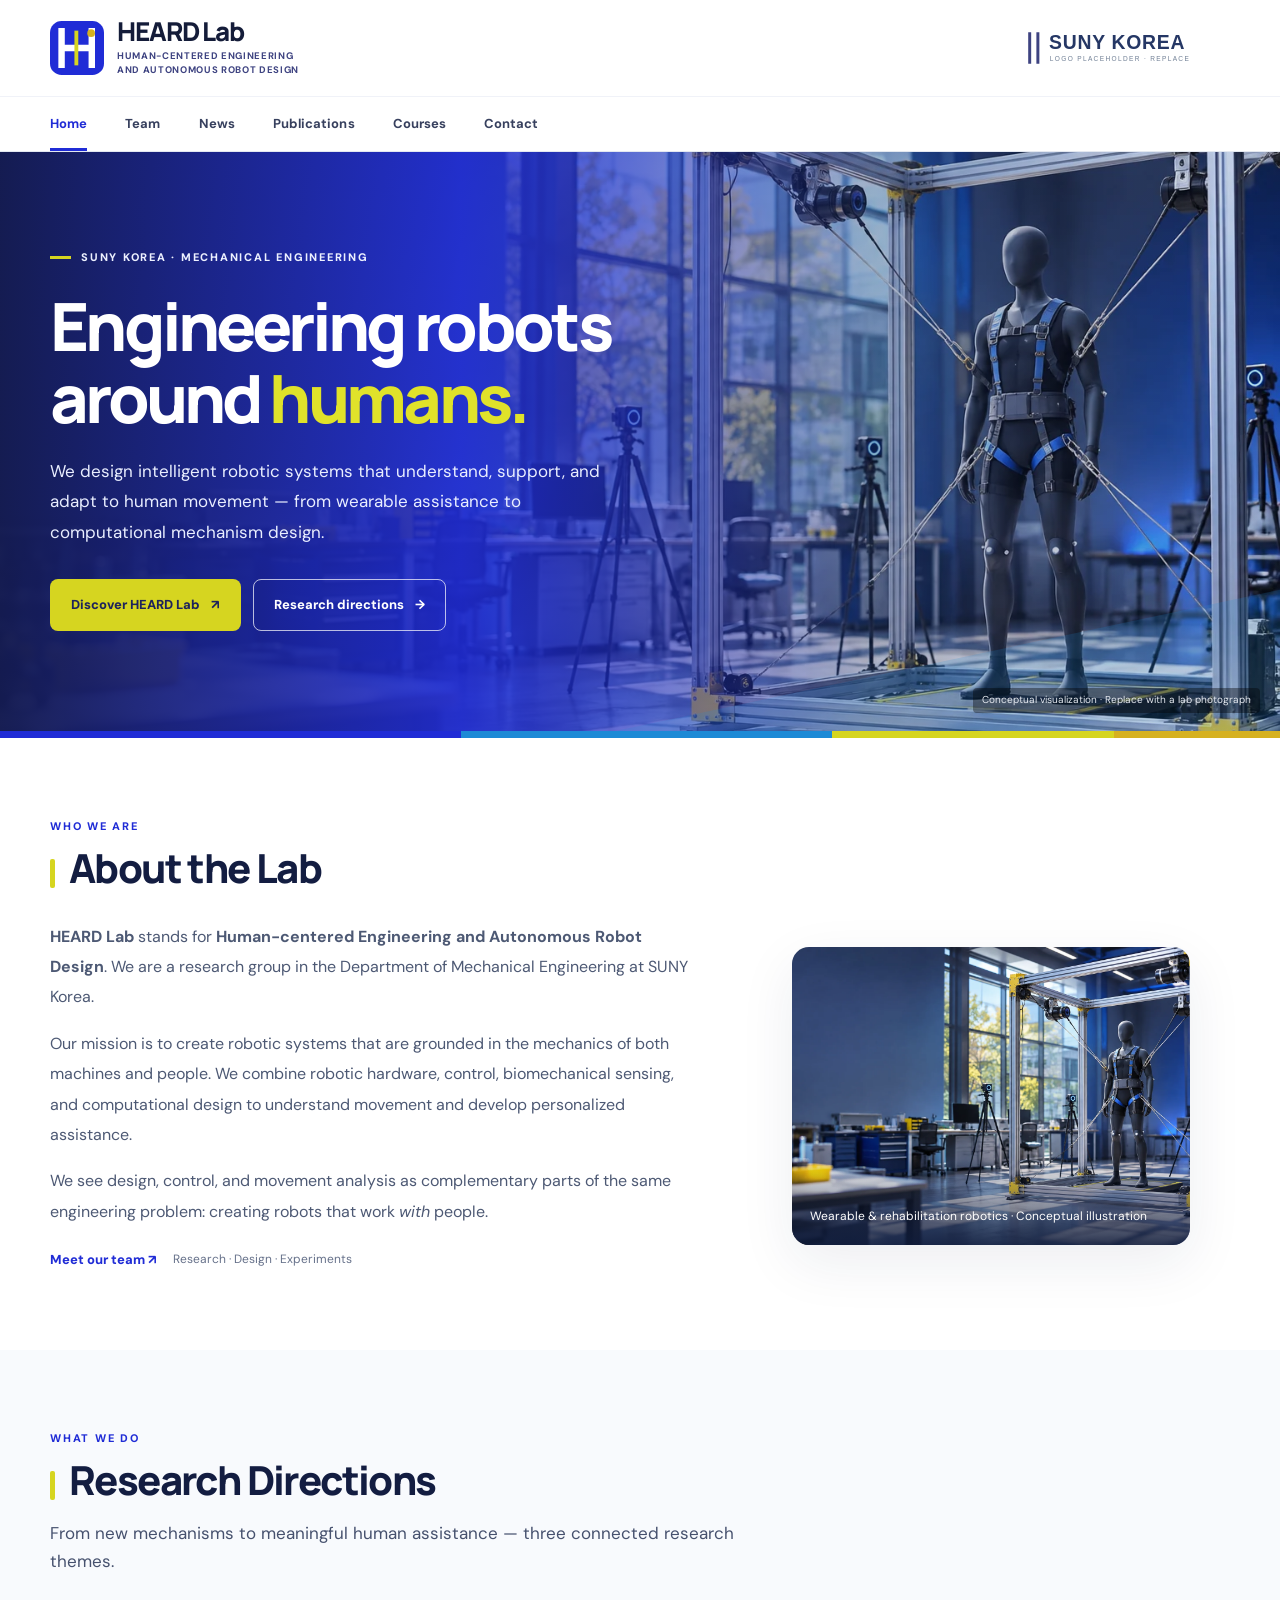
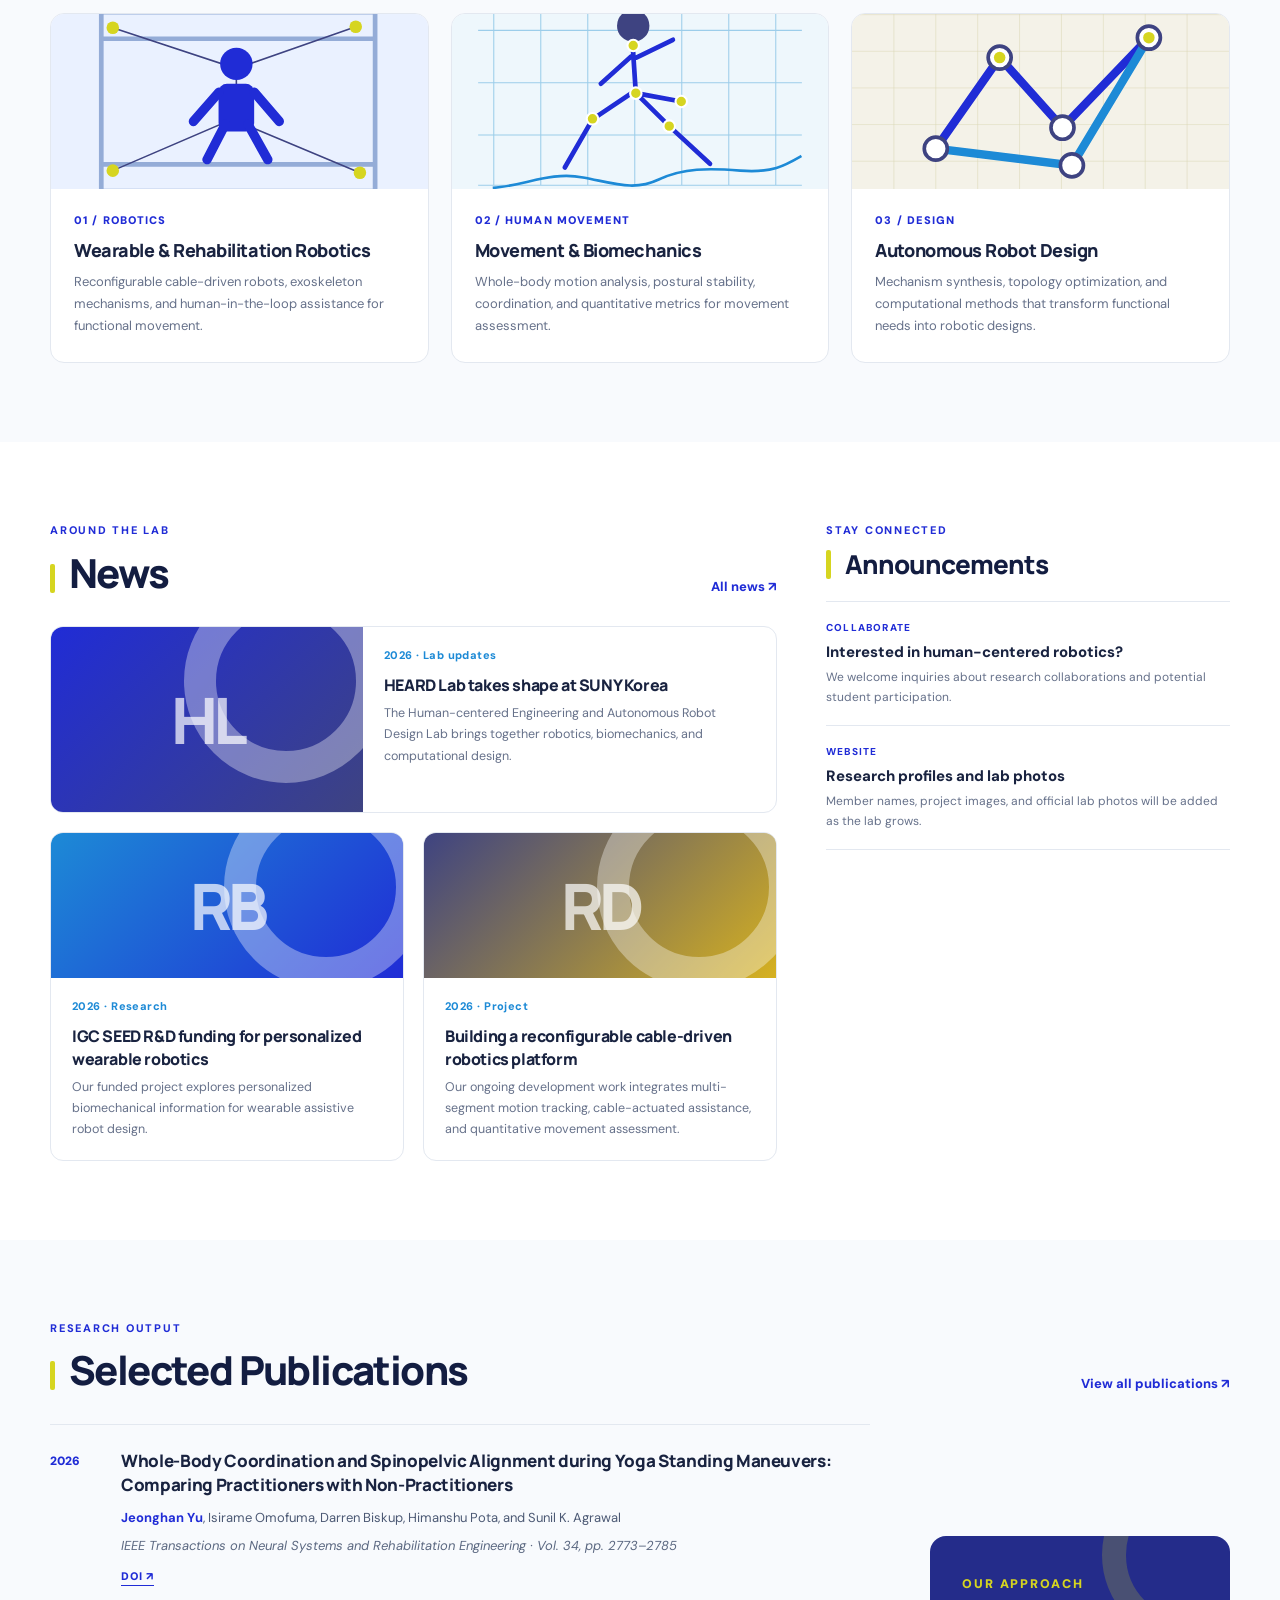
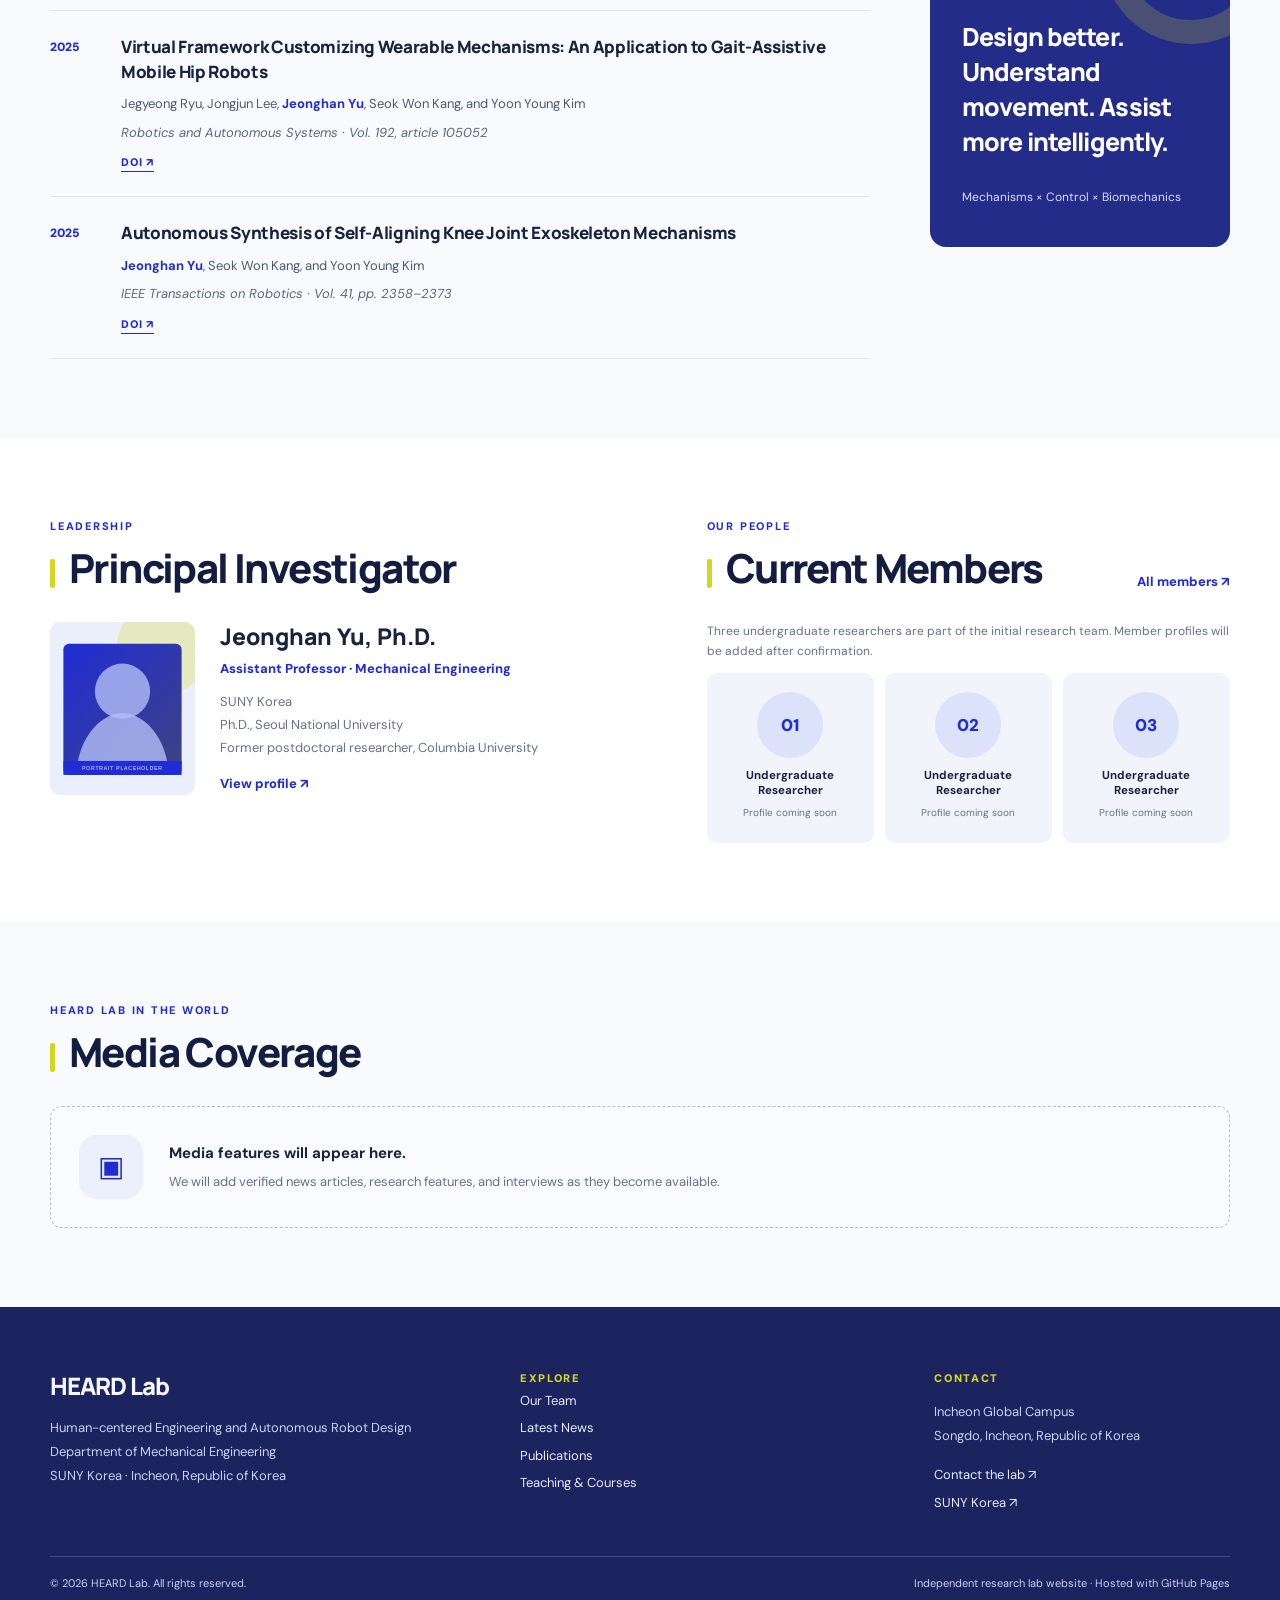
==== index.html @ 1342a530 "Launch HEARD Lab website" ====
<!doctype html>
<html lang="en">
<head>
<meta charset="UTF-8">
<meta name="viewport" content="width=device-width,initial-scale=1">
<meta name="theme-color" content="#202CD6">
<title>Home | HEARD Lab</title>
<meta name="description" content="HEARD Lab — Human-centered Engineering and Autonomous Robot Design at SUNY Korea.">
<link rel="icon" href="assets/images/heardlab-mark.svg" type="image/svg+xml">
<link rel="stylesheet" href="assets/css/style.css">
<script defer src="assets/js/content.js"></script>
<script defer src="assets/js/site.js"></script>
</head>
<body>
<a href="#main" class="skip-link">Skip to content</a><header class="site-header"><div class="container header-main"><a class="brand" href="index.html" aria-label="HEARD Lab home"><img src="assets/images/heardlab-mark.svg" alt="HEARD Lab mark"><span class="brand-copy"><strong>HEARD Lab</strong><span>HUMAN-CENTERED ENGINEERING<br>AND AUTONOMOUS ROBOT DESIGN</span></span></a><div class="school-logo"><a href="https://www.sunykorea.ac.kr/en/" target="_blank" rel="noopener noreferrer" aria-label="SUNY Korea website"><img src="assets/images/school-logo-placeholder.svg" alt="SUNY Korea temporary wordmark, replace with official school logo"></a></div><button id="menu-toggle" class="menu-toggle" aria-controls="site-nav" aria-expanded="false">☰ &nbsp;Menu</button></div><div class="nav-row"><nav class="container nav-inner" id="site-nav" aria-label="Main navigation"><a class="nav-link active" href="index.html" aria-current="page">Home</a><a class="nav-link" href="team.html">Team</a><a class="nav-link" href="news.html">News</a><a class="nav-link" href="publications.html">Publications</a><a class="nav-link" href="courses.html">Courses</a><a class="nav-link" href="contact.html">Contact</a></nav></div></header>
<main id="main">
<section class="hero" aria-label="Welcome to HEARD Lab"><div class="hero-photo"><img src="assets/images/hero-concept.webp" alt="Concept visualization of a cable-driven robotic assistance experiment in a modern research laboratory" fetchpriority="high"></div><div class="container hero-inner"><div class="hero-copy"><div class="eyebrow">SUNY KOREA · MECHANICAL ENGINEERING</div><h1>Engineering robots<br>around <em>humans.</em></h1><p class="hero-desc">We design intelligent robotic systems that understand, support, and adapt to human movement — from wearable assistance to computational mechanism design.</p><div class="hero-actions"><a class="btn btn-primary" href="#about">Discover HEARD Lab <span aria-hidden="true">↗</span></a><a class="btn btn-outline" href="#research">Research directions <span aria-hidden="true">→</span></a></div></div></div><div class="hero-caption">Conceptual visualization · Replace with a lab photograph</div></section><div class="hero-side-mark"></div>
<section class="section" id="about"><div class="container"><div class="section-head"><div><span class="section-kicker">Who we are</span><h2>About the Lab</h2></div></div><div class="about-grid"><div class="about-text"><p><strong>HEARD Lab</strong> stands for <strong>Human-centered Engineering and Autonomous Robot Design</strong>. We are a research group in the Department of Mechanical Engineering at SUNY Korea.</p><p>Our mission is to create robotic systems that are grounded in the mechanics of both machines and people. We combine robotic hardware, control, biomechanical sensing, and computational design to understand movement and develop personalized assistance.</p><p>We see design, control, and movement analysis as complementary parts of the same engineering problem: creating robots that work <em>with</em> people.</p><div class="about-bottom"><a href="team.html" class="link-more">Meet our team ↗</a><span class="fineprint">Research · Design · Experiments</span></div></div><figure class="about-visual"><img src="assets/images/hero-concept.webp" alt="Concept image of a reconfigurable cable-driven robotic testbed" loading="lazy"><figcaption>Wearable & rehabilitation robotics · Conceptual illustration</figcaption></figure></div></div></section>
<section class="section section-tinted" id="research"><div class="container"><div class="section-head"><div><span class="section-kicker">What we do</span><h2>Research Directions</h2><p class="section-lead">From new mechanisms to meaningful human assistance — three connected research themes.</p></div></div><div class="pillar-grid"><article class="pillar-card"><img src="assets/images/robotics-illustration.svg" alt="Illustration of cable-driven robot and human support" loading="lazy"><div class="pillar-body"><div class="pillar-number">01 / ROBOTICS</div><h3>Wearable & Rehabilitation Robotics</h3><p>Reconfigurable cable-driven robots, exoskeleton mechanisms, and human-in-the-loop assistance for functional movement.</p></div></article><article class="pillar-card"><img src="assets/images/biomechanics-illustration.svg" alt="Illustration of human motion capture and stability measurement" loading="lazy"><div class="pillar-body"><div class="pillar-number">02 / HUMAN MOVEMENT</div><h3>Movement & Biomechanics</h3><p>Whole-body motion analysis, postural stability, coordination, and quantitative metrics for movement assessment.</p></div></article><article class="pillar-card"><img src="assets/images/design-illustration.svg" alt="Illustration of linked mechanism and optimization" loading="lazy"><div class="pillar-body"><div class="pillar-number">03 / DESIGN</div><h3>Autonomous Robot Design</h3><p>Mechanism synthesis, topology optimization, and computational methods that transform functional needs into robotic designs.</p></div></article></div></div></section>
<section class="section" id="news"><div class="container news-layout"><div><div class="section-head"><div><span class="section-kicker">Around the lab</span><h2>News</h2></div><a class="link-more" href="news.html">All news ↗</a></div><div class="news-grid" id="home-news"></div></div><aside><div class="section-head aside-header"><div><span class="section-kicker">Stay connected</span><h2>Announcements</h2></div></div><div class="announcement-list" id="home-announcements"></div></aside></div></section>
<section class="section section-tinted" id="publications"><div class="container"><div class="section-head"><div><span class="section-kicker">Research output</span><h2>Selected Publications</h2></div><a class="link-more" href="publications.html">View all publications ↗</a></div><div class="home-pub-feature"><div class="pub-list" id="home-pubs"></div><aside class="feature-quote"><small>Our approach</small><p>Design better. Understand movement. Assist more intelligently.</p><span>Mechanisms × Control × Biomechanics</span></aside></div></div></section>
<section class="section" id="people"><div class="container people-layout"><div><div class="section-head"><div><span class="section-kicker">Leadership</span><h2>Principal Investigator</h2></div></div><div class="pi-card"><img src="assets/images/portrait-placeholder.svg" alt="Placeholder for Professor Jeonghan Yu's portrait"><div><h3>Jeonghan Yu, Ph.D.</h3><div class="role">Assistant Professor · Mechanical Engineering</div><p>SUNY Korea<br>Ph.D., Seoul National University<br>Former postdoctoral researcher, Columbia University</p><a class="link-more" href="team.html">View profile ↗</a></div></div></div><div><div class="section-head"><div><span class="section-kicker">Our people</span><h2>Current Members</h2></div><a href="team.html" class="link-more">All members ↗</a></div><p class="fineprint">Three undergraduate researchers are part of the initial research team. Member profiles will be added after confirmation.</p><div class="member-strip" id="home-members"></div></div></div></section>
<section class="section section-tinted" id="media"><div class="container"><div class="section-head"><div><span class="section-kicker">HEARD Lab in the world</span><h2>Media Coverage</h2></div></div><div id="home-media"><div class="media-empty"><div class="media-icon" aria-hidden="true">▣</div><div><strong>Media features will appear here.</strong><p>We will add verified news articles, research features, and interviews as they become available.</p></div></div></div></div></section>
</main>
<footer class="site-footer"><div class="container footer-top"><div><a class="footer-title" href="index.html">HEARD Lab</a><p class="footer-muted">Human-centered Engineering and Autonomous Robot Design<br>Department of Mechanical Engineering<br>SUNY Korea · Incheon, Republic of Korea</p></div><div><div class="footer-label">Explore</div><div class="footer-links"><a href="team.html">Our Team</a><a href="news.html">Latest News</a><a href="publications.html">Publications</a><a href="courses.html">Teaching & Courses</a></div></div><div><div class="footer-label">Contact</div><p class="footer-muted">Incheon Global Campus<br>Songdo, Incheon, Republic of Korea</p><div class="footer-links"><a href="contact.html">Contact the lab ↗</a><a href="https://www.sunykorea.ac.kr/en/" target="_blank" rel="noopener noreferrer">SUNY Korea ↗</a></div></div></div><div class="container footer-bottom"><span>© 2026 HEARD Lab. All rights reserved.</span><span>Independent research lab website · Hosted with GitHub Pages</span></div></footer>
</body>
</html>
---- assets/css/style.css ----
@import url('https://fonts.googleapis.com/css2?family=DM+Sans:wght@400;500;600;700&family=Manrope:wght@400;500;600;700;800&display=swap');
:root{--blue:#202CD6;--sky:#1D8AD6;--lime:#D6D520;--gold:#D6B120;--slate:#3E4381;--ink:#192340;--muted:#66718A;--line:#E3E8F0;--bg:#F8FAFD;--white:#FFFFFF;--radius:18px;--shadow:0 18px 55px rgba(31,40,78,.08)}
*{box-sizing:border-box}html{scroll-behavior:smooth}body{margin:0;font-family:'DM Sans',Arial,sans-serif;color:var(--ink);background:white;font-size:15px;line-height:1.65}a{color:inherit;text-decoration:none}a:hover{color:var(--blue)}button,input{font:inherit}button{cursor:pointer}img{display:block;max-width:100%}.container{width:min(1180px,calc(100% - 64px));margin-inline:auto}.sr-only{position:absolute;width:1px;height:1px;overflow:hidden;clip:rect(0,0,0,0);white-space:nowrap}.skip-link{position:absolute;top:-80px;left:10px;background:#fff;color:var(--blue);z-index:200;padding:12px}.skip-link:focus{top:10px}
.site-header{position:relative;z-index:30;background:#fff;border-bottom:1px solid var(--line)}.header-main{display:flex;align-items:center;justify-content:space-between;gap:24px;min-height:96px}.brand{display:flex;align-items:center;gap:13px;min-width:240px}.brand img{width:54px;height:54px}.brand-copy strong{display:block;font:800 26px/1.04 'Manrope',sans-serif;color:#141C39;letter-spacing:-1.1px}.brand-copy span{display:block;font-size:9.5px;line-height:1.45;font-weight:700;letter-spacing:.07em;color:var(--slate);margin-top:5px}.school-logo{display:flex;align-items:center;justify-content:flex-end;flex-shrink:0}.school-logo img{width:210px;height:auto}.nav-row{border-top:1px solid #F0F2F8;background:#fff}.nav-inner{display:flex;align-items:center;gap:38px;min-height:54px}.nav-link{position:relative;display:inline-flex;align-items:center;min-height:54px;font-weight:700;letter-spacing:.005em;color:#37405E;font-size:13px}.nav-link.active,.nav-link:hover{color:var(--blue)}.nav-link.active:after{content:'';position:absolute;bottom:0;left:0;right:0;height:3px;background:var(--blue)}.menu-toggle{display:none;border:1px solid var(--line);background:white;padding:9px 12px;border-radius:9px;color:var(--ink)}
.hero{position:relative;min-height:560px;display:flex;align-items:center;overflow:hidden;background:#141E4F;color:#fff}.hero-photo,.hero-photo img{position:absolute;inset:0;width:100%;height:100%}.hero-photo img{object-fit:cover;object-position:60% center}.hero:before{content:'';position:absolute;inset:0;z-index:1;background:linear-gradient(90deg,rgba(20,27,81,.98) 0%,rgba(32,44,214,.89) 36%,rgba(27,49,104,.35) 68%,rgba(10,21,58,.08) 100%)}.hero:after{content:'';position:absolute;z-index:1;inset:auto -100px -155px 38%;height:220px;transform:rotate(-12deg);background:rgba(29,138,214,.18)}.hero-inner{position:relative;z-index:2;padding:90px 0 100px}.hero-copy{max-width:630px}.eyebrow{display:inline-flex;align-items:center;gap:10px;text-transform:uppercase;letter-spacing:.16em;font-size:11px;font-weight:800}.eyebrow:before{content:'';width:21px;height:3px;background:var(--lime);display:inline-block}.hero .eyebrow{color:#EDF1FF}.hero h1{font:800 clamp(43px,5.2vw,74px)/1.08 'Manrope',Arial,sans-serif;letter-spacing:-.055em;margin:23px 0 22px}.hero h1 em{font-style:normal;color:#E0E22A}.hero-desc{max-width:550px;color:#E9EEFF;font-size:17px;line-height:1.8}.hero-actions{display:flex;flex-wrap:wrap;gap:12px;margin-top:32px}.btn{display:inline-flex;align-items:center;justify-content:center;gap:11px;font-size:13px;font-weight:800;padding:14px 20px;border-radius:8px;transition:transform .16s,background .16s;border:1px solid transparent}.btn:hover{transform:translateY(-2px)}.btn-primary{background:var(--lime);color:#1D235C}.btn-primary:hover{background:#F0ED3C;color:#111940}.btn-outline{border-color:rgba(255,255,255,.7);color:#fff}.btn-outline:hover{background:#fff;color:var(--blue)}.hero-caption{position:absolute;bottom:18px;right:20px;z-index:2;background:rgba(0,0,0,.38);padding:4px 9px;font-size:10px;color:#E6EAF1;border-radius:4px}.hero-side-mark{height:7px;background:linear-gradient(90deg,var(--blue) 0 36%,var(--sky) 36% 65%,var(--lime) 65% 87%,var(--gold) 87% 100%)}
.section{padding:79px 0}.section-tinted{background:var(--bg)}.section-head{display:flex;justify-content:space-between;align-items:flex-end;gap:20px;margin-bottom:29px}.section-kicker{display:block;font-size:11px;color:var(--blue);text-transform:uppercase;font-weight:800;letter-spacing:.16em;margin-bottom:9px}.section h2,.page-intro h1{font:800 clamp(27px,3.2vw,40px)/1.22 'Manrope',Arial,sans-serif;letter-spacing:-.04em;margin:0;color:#131D41}.section h2:before{content:'';height:29px;width:5px;background:var(--lime);display:inline-block;vertical-align:-5px;margin-right:14px;border-radius:2px}.section-lead{font-size:17px;color:#46516E;max-width:740px;margin:14px 0 0}.link-more{color:var(--blue);font-size:13px;font-weight:800;white-space:nowrap}.link-more:hover{text-decoration:underline}.about-grid{display:grid;grid-template-columns:1.15fr .85fr;gap:56px;align-items:center}.about-text p{color:#4D5974;font-size:16px;line-height:1.9}.about-text p:first-child{margin-top:0}.about-visual{border-radius:17px;overflow:hidden;box-shadow:var(--shadow);position:relative}.about-visual img{width:100%;aspect-ratio:4/3;object-fit:cover}.about-visual figcaption{position:absolute;bottom:0;left:0;right:0;background:linear-gradient(0deg,rgba(16,29,61,.88),transparent);color:#fff;font-size:12px;padding:48px 18px 18px}.pillar-grid{display:grid;grid-template-columns:repeat(3,minmax(0,1fr));gap:22px;margin-top:38px}.pillar-card{background:#fff;border:1px solid var(--line);border-radius:14px;overflow:hidden;transition:transform .2s,box-shadow .2s}.pillar-card:hover{transform:translateY(-4px);box-shadow:var(--shadow)}.pillar-card img{width:100%;height:175px;object-fit:cover}.pillar-card .pillar-body{padding:22px 23px 25px}.pillar-card .pillar-number{color:var(--blue);font-size:11px;letter-spacing:.1em;font-weight:900}.pillar-card h3{font:800 18px/1.35 'Manrope';margin:9px 0 9px;letter-spacing:-.025em}.pillar-card p{margin:0;color:var(--muted);font-size:13px;line-height:1.7}
.news-layout{display:grid;grid-template-columns:1.8fr 1fr;gap:49px}.news-grid{display:grid;grid-template-columns:repeat(2,minmax(0,1fr));gap:19px}.news-card{border:1px solid var(--line);border-radius:13px;overflow:hidden;background:#fff;min-width:0}.news-card-feature{grid-column:1/-1;display:grid;grid-template-columns:43% 1fr}.news-art{min-height:145px;background:#E6EAFE;position:relative;overflow:hidden;display:flex;align-items:center;justify-content:center}.news-card-feature .news-art{min-height:185px}.news-art:before{content:'';position:absolute;width:140px;height:140px;border:32px solid rgba(255,255,255,.35);border-radius:50%;right:-25px;top:-48px}.news-art span{font:800 clamp(38px,5vw,74px)/1 'Manrope';color:rgba(255,255,255,.7);letter-spacing:-.08em;position:relative}.news-art.abstract{background:linear-gradient(135deg,#202CD6,#3E4381)}.news-art.robotics{background:linear-gradient(135deg,#1D8AD6,#202CD6)}.news-art.design{background:linear-gradient(135deg,#3E4381,#D6B120)}.news-body{padding:19px 21px}.meta{font-size:11px;letter-spacing:.04em;font-weight:800;color:var(--sky)}.news-card h3{margin:10px 0 6px;font:800 16px/1.42 'Manrope';letter-spacing:-.025em}.news-card p{margin:0;font-size:12.5px;color:var(--muted);line-height:1.7}.aside-header{margin-bottom:21px}.aside-header h2{font-size:26px}.announcement-list{border-top:1px solid var(--line)}.announcement-item{border-bottom:1px solid var(--line);padding:18px 0;display:block}.announcement-item .tag{font-size:10px;text-transform:uppercase;color:var(--blue);font-weight:800;letter-spacing:.12em}.announcement-item h3{margin:5px 0 5px;font-size:15px;font-weight:800;line-height:1.4}.announcement-item p{margin:0;color:var(--muted);font-size:12px}
.pub-list{border-top:1px solid var(--line)}.pub-item{border-bottom:1px solid var(--line);padding:24px 0;display:grid;grid-template-columns:58px 1fr;gap:13px}.pub-year{font-size:12px;font-weight:900;color:var(--blue);padding-top:3px}.pub-item h3{font:800 17px/1.45 'Manrope';letter-spacing:-.02em;margin:0 0 9px}.pub-item .authors{font-size:13px;color:#4C5974;margin:0 0 7px}.pub-item .authors strong{color:var(--blue)}.venue{font-size:13px;font-style:italic;color:#5B6881;margin:0}.pub-tags{display:flex;align-items:center;flex-wrap:wrap;gap:9px;margin-top:10px}.paper-link{font-size:11px;text-transform:uppercase;color:var(--blue);font-weight:900;letter-spacing:.07em;border-bottom:1px solid var(--blue)}.paper-kind{background:#F0F3FE;color:var(--slate);font-size:10px;font-weight:800;border-radius:99px;padding:4px 9px}.publication-layout{display:grid;grid-template-columns:1fr;max-width:960px}.home-pub-feature{display:grid;grid-template-columns:minmax(0,1fr) 300px;gap:60px;align-items:center}.feature-quote{background:#242C8A;color:#fff;border-radius:16px;padding:38px 32px;position:relative;overflow:hidden}.feature-quote:before{content:'';height:130px;width:130px;border-radius:50%;border:24px solid rgba(214,213,32,.21);position:absolute;top:-70px;right:-50px}.feature-quote small{display:block;letter-spacing:.15em;text-transform:uppercase;color:#D6D520;font-weight:900}.feature-quote p{position:relative;font:800 25px/1.4 'Manrope';letter-spacing:-.035em}.feature-quote span{color:#D9DEFD;font-size:12px}
.people-layout{display:grid;grid-template-columns:1.15fr 1fr;gap:55px}.pi-card{display:grid;grid-template-columns:145px 1fr;gap:25px;align-items:start}.pi-card img{border-radius:10px;width:145px;height:173px;object-fit:cover}.pi-card h3{font:800 23px/1.3 'Manrope';margin:0 0 6px}.pi-card .role{font-size:13px;font-weight:800;color:var(--blue);margin:0 0 12px}.pi-card p{font-size:13px;color:var(--muted);line-height:1.75;margin:0 0 12px}.member-strip{display:grid;grid-template-columns:repeat(3,1fr);gap:11px}.member-mini{background:#F1F4FB;border-radius:10px;padding:19px 10px;text-align:center}.member-mini .avatar{margin:0 auto 11px}.member-mini strong{display:block;font-size:11.5px;line-height:1.3}.member-mini span:last-child{color:var(--muted);font-size:10px}.avatar{width:66px;height:66px;border-radius:50%;display:grid;place-items:center;font-size:17px;font-weight:900;color:var(--blue);background:#DCE2FA}.media-empty{display:flex;align-items:center;gap:26px;border:1px dashed #B4BED4;border-radius:12px;padding:28px;background:#FAFBFE}.media-icon{min-width:64px;height:64px;border-radius:18px;background:#ECEFFC;display:grid;place-items:center;color:var(--blue);font-size:28px}.media-empty strong{display:block;margin-bottom:5px}.media-empty p{color:var(--muted);font-size:13px;margin:0}
.site-footer{background:#1C245F;color:#F5F6FF;margin-top:0}.footer-top{display:grid;grid-template-columns:1.15fr 1fr .8fr;gap:45px;padding:62px 0 40px}.footer-title{font:800 24px 'Manrope';letter-spacing:-.04em}.footer-muted{color:#C8D0F1;font-size:13px;line-height:1.85}.footer-label{font-size:11px;letter-spacing:.15em;color:#D6D520;font-weight:900;text-transform:uppercase}.footer-links a{display:block;color:#E6E9FA;font-size:13px;padding:3px 0}.footer-links a:hover{color:#D6D520}.footer-bottom{border-top:1px solid rgba(255,255,255,.17);display:flex;justify-content:space-between;gap:20px;padding:17px 0 27px;font-size:11px;color:#C8D0F1}
.page-intro{background:linear-gradient(108deg,#202CD6 0%,#3E4381 78%);color:#fff;padding:73px 0 76px;position:relative;overflow:hidden}.page-intro:after{content:'';position:absolute;border:34px solid rgba(214,213,32,.2);width:250px;height:250px;border-radius:100%;right:13%;top:-100px}.page-intro h1{color:#fff;margin:12px 0 12px}.page-intro p{color:#E7ECFF;font-size:16px;max-width:660px;margin:0}.page-content{min-height:42vh}.team-pi{display:grid;grid-template-columns:255px 1fr;gap:40px;max-width:950px;align-items:start}.team-pi img{width:255px;border-radius:14px;max-height:300px;object-fit:cover}.team-pi h2{margin-bottom:8px}.team-pi p{font-size:15px;color:#4D5974;line-height:1.9}.members-grid{display:grid;grid-template-columns:repeat(3,1fr);gap:22px}.member-card{border:1px solid var(--line);border-radius:15px;padding:30px;text-align:center}.member-card .avatar{width:95px;height:95px;font-size:26px;margin:0 auto 20px}.member-card h3{font:800 18px 'Manrope';margin:0 0 6px}.member-card p{color:var(--muted);font-size:13px;margin:0}.notice{background:#F0F3FF;padding:16px 20px;border-left:4px solid var(--blue);font-size:13px;color:#4D5974;border-radius:4px}.page-news-grid{display:grid;grid-template-columns:repeat(2,minmax(0,1fr));gap:20px}.page-news-grid .news-card-feature{grid-column:auto;display:block}.page-news-grid .news-card-feature .news-art{min-height:170px}.tabs{display:flex;flex-wrap:wrap;gap:9px;border-bottom:1px solid var(--line);padding-bottom:15px;margin-bottom:14px}.tab-button{background:#F0F3FA;color:var(--slate);border:1px solid transparent;border-radius:7px;padding:11px 15px;font-size:12px;font-weight:800}.tab-button.active,.tab-button:hover{background:var(--blue);color:#fff}.tab-pane{display:none}.tab-pane.active{display:block}.count{background:#D9DFFE;border-radius:20px;color:var(--blue);padding:2px 7px;font-size:10px;margin-left:6px}.tab-button.active .count{background:#fff;color:var(--blue)}.course-grid{display:grid;grid-template-columns:repeat(2,minmax(0,1fr));gap:21px}.course-card{border:1px solid var(--line);padding:30px;border-radius:15px;background:white}.course-code{color:var(--blue);font:800 15px 'Manrope'}.course-card h3{font:800 22px/1.36 'Manrope';margin:12px 0 12px}.course-card p{color:var(--muted);font-size:14px}.course-info{display:flex;gap:8px;flex-wrap:wrap}.course-info span{background:#F1F3FA;color:var(--slate);padding:4px 9px;font-size:11px;border-radius:5px;font-weight:800}.contact-grid{display:grid;grid-template-columns:1fr 1fr;gap:34px}.contact-panel{padding:32px;border-radius:16px;border:1px solid var(--line)}.contact-panel h3{font:800 22px 'Manrope';margin:0 0 16px}.contact-panel p{color:var(--muted);font-size:15px}.contact-panel a{color:var(--blue);font-weight:800;overflow-wrap:anywhere}.contact-note{padding:15px;border-left:4px solid var(--lime);background:#F9FAEE;color:#596075;font-size:13px}.about-bottom{display:flex;align-items:center;gap:16px;margin-top:22px}.fineprint{font-size:12px;color:var(--muted)}.spacer-bottom{padding-bottom:100px}
@media(max-width:900px){.container{width:min(100% - 42px,1180px)}.hero{min-height:520px}.about-grid,.news-layout,.people-layout,.home-pub-feature{grid-template-columns:1fr;gap:30px}.pillar-grid{gap:15px}.footer-top{grid-template-columns:1fr 1fr;gap:25px}.feature-quote{display:none}.about-visual{max-width:650px}.school-logo img{width:170px}}@media(max-width:640px){.container{width:calc(100% - 34px)}.header-main{min-height:78px}.brand{min-width:0;gap:10px}.brand img{width:44px;height:44px}.brand-copy strong{font-size:21px}.brand-copy span{font-size:8px}.school-logo{margin-left:auto}.school-logo img{width:120px}.menu-toggle{display:block}.nav-inner{display:none;flex-direction:column;gap:0;align-items:stretch;padding:7px 0}.nav-inner.is-open{display:flex}.nav-link{min-height:45px}.nav-link.active:after{left:0;right:auto;width:3px;height:25px;bottom:auto;top:10px}.nav-link{padding-left:12px}.hero{min-height:560px}.hero:before{background:linear-gradient(90deg,rgba(22,30,87,.97),rgba(28,45,147,.8))}.hero-inner{padding:68px 0 78px}.hero h1{font-size:44px}.hero-desc{font-size:15px}.section{padding:55px 0}.section-head{align-items:flex-start;flex-direction:column;gap:8px}.pillar-grid,.page-news-grid,.course-grid,.contact-grid,.members-grid{grid-template-columns:1fr}.news-grid{grid-template-columns:1fr}.news-card-feature{grid-template-columns:1fr}.news-card-feature .news-art{min-height:145px}.people-layout{gap:38px}.pi-card{grid-template-columns:120px 1fr;gap:16px}.pi-card img{width:120px;height:146px}.pi-card h3{font-size:19px}.team-pi{grid-template-columns:1fr}.team-pi img{width:220px}.footer-top{grid-template-columns:1fr;padding:50px 0 24px}.footer-bottom{flex-direction:column;gap:5px}.page-intro{padding:56px 0}.pub-item{grid-template-columns:1fr;gap:5px}.pub-year{font-size:11px}.member-strip{gap:8px}.member-mini{padding:15px 4px}.member-mini .avatar{width:54px;height:54px}.media-empty{align-items:flex-start}}
@media(prefers-reduced-motion:reduce){html{scroll-behavior:auto}*,*:before,*:after{transition:none!important}}
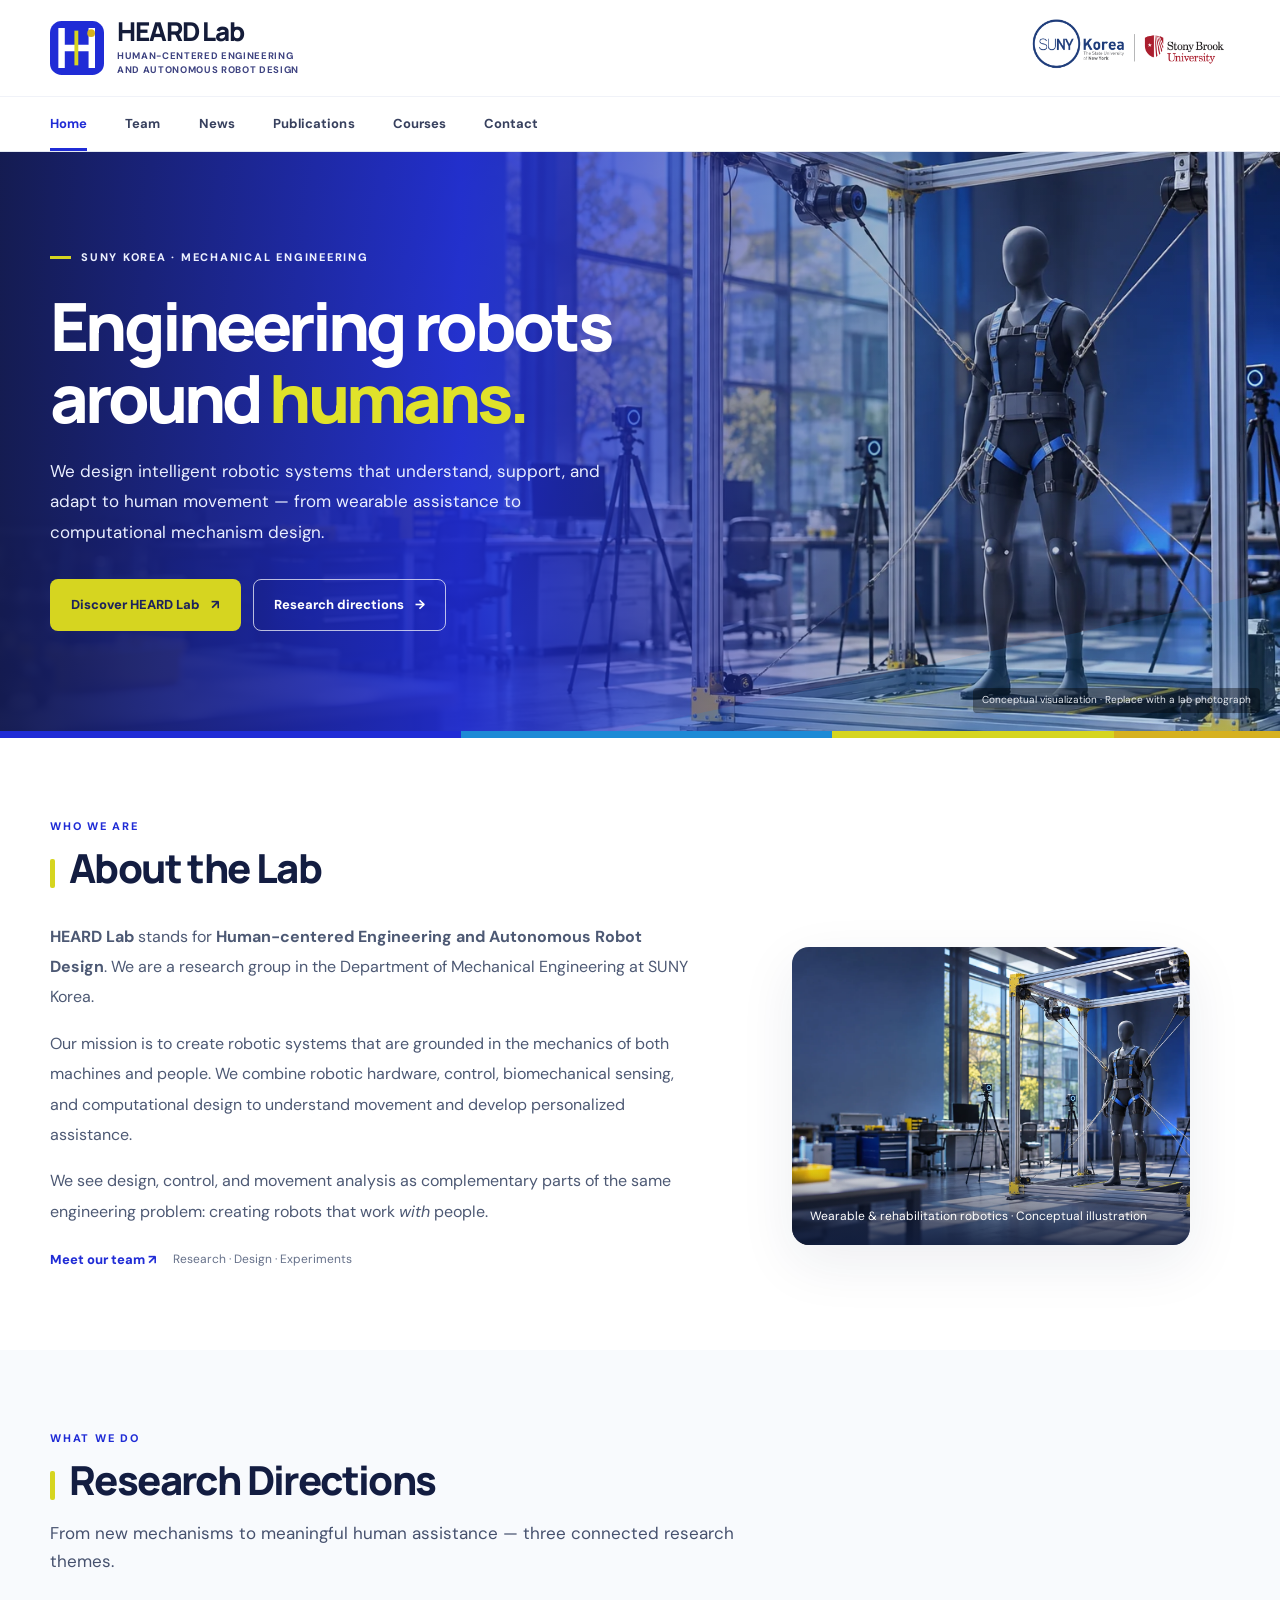
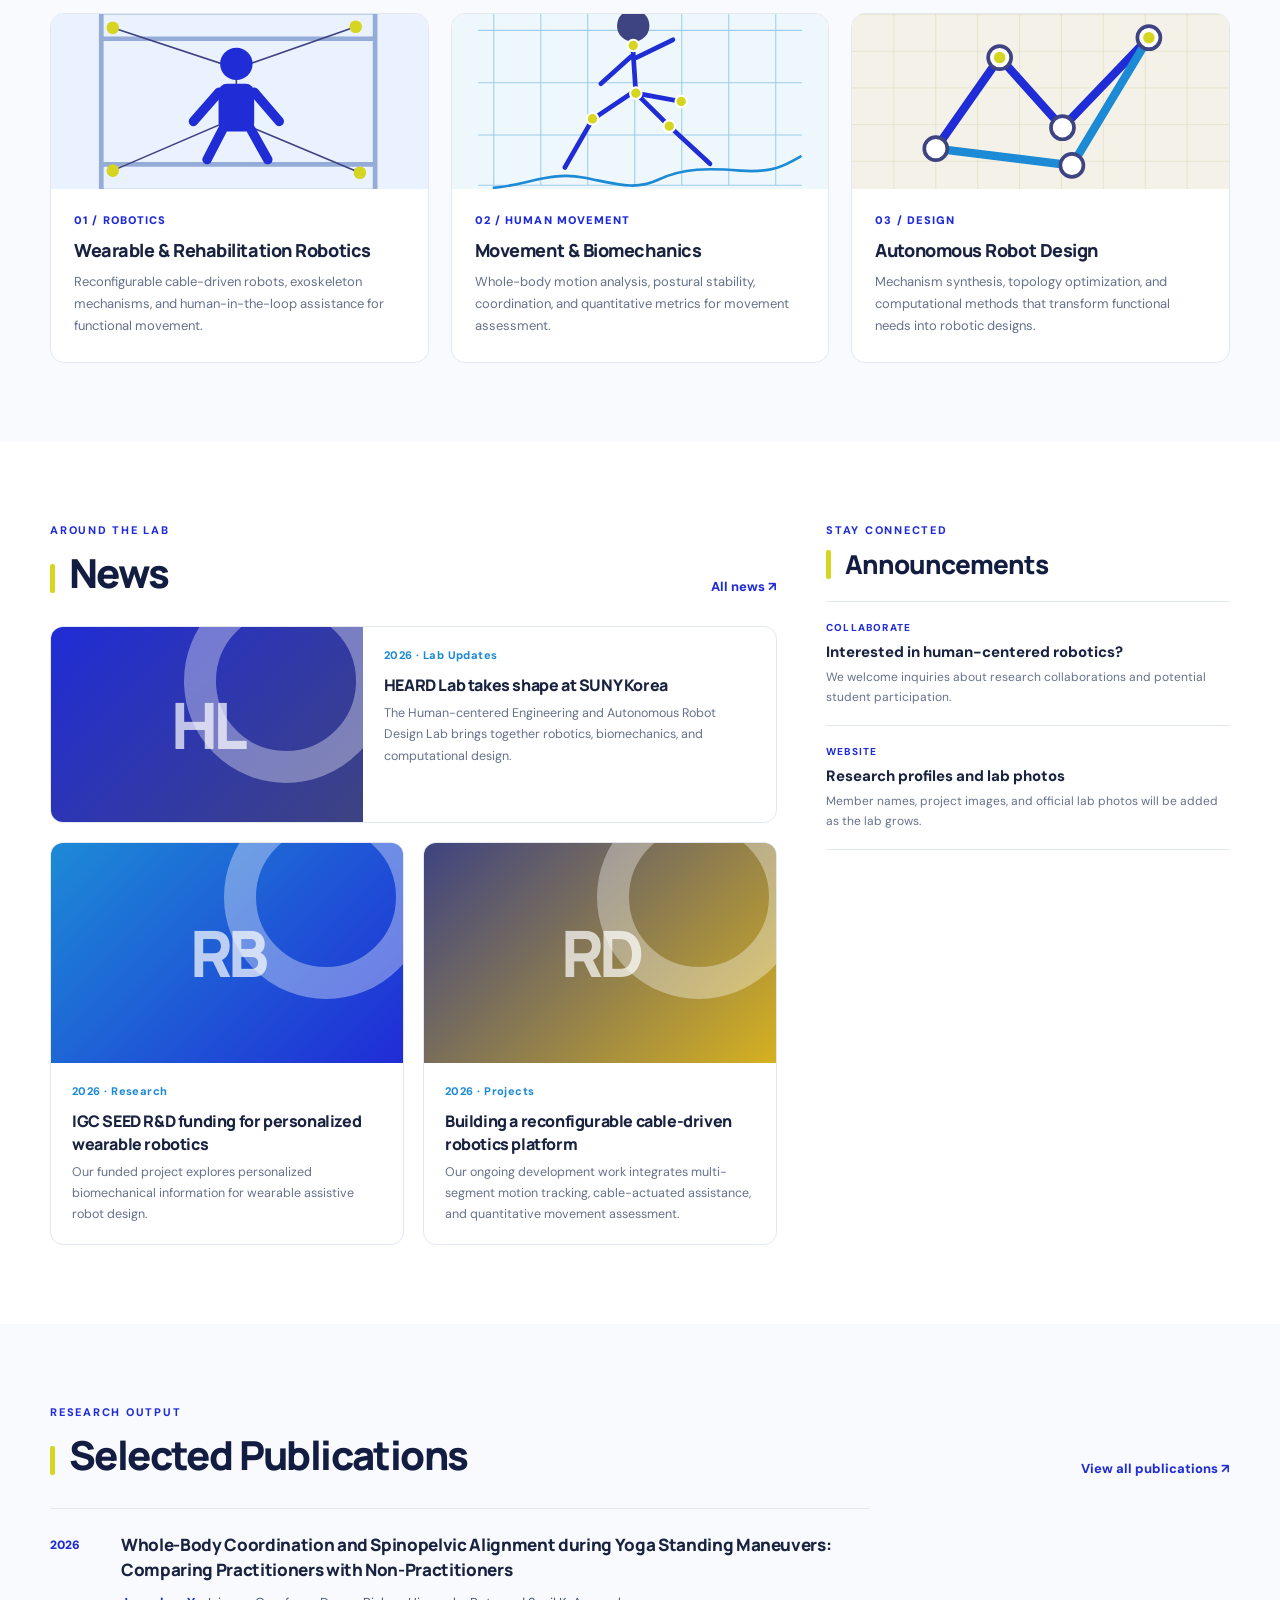
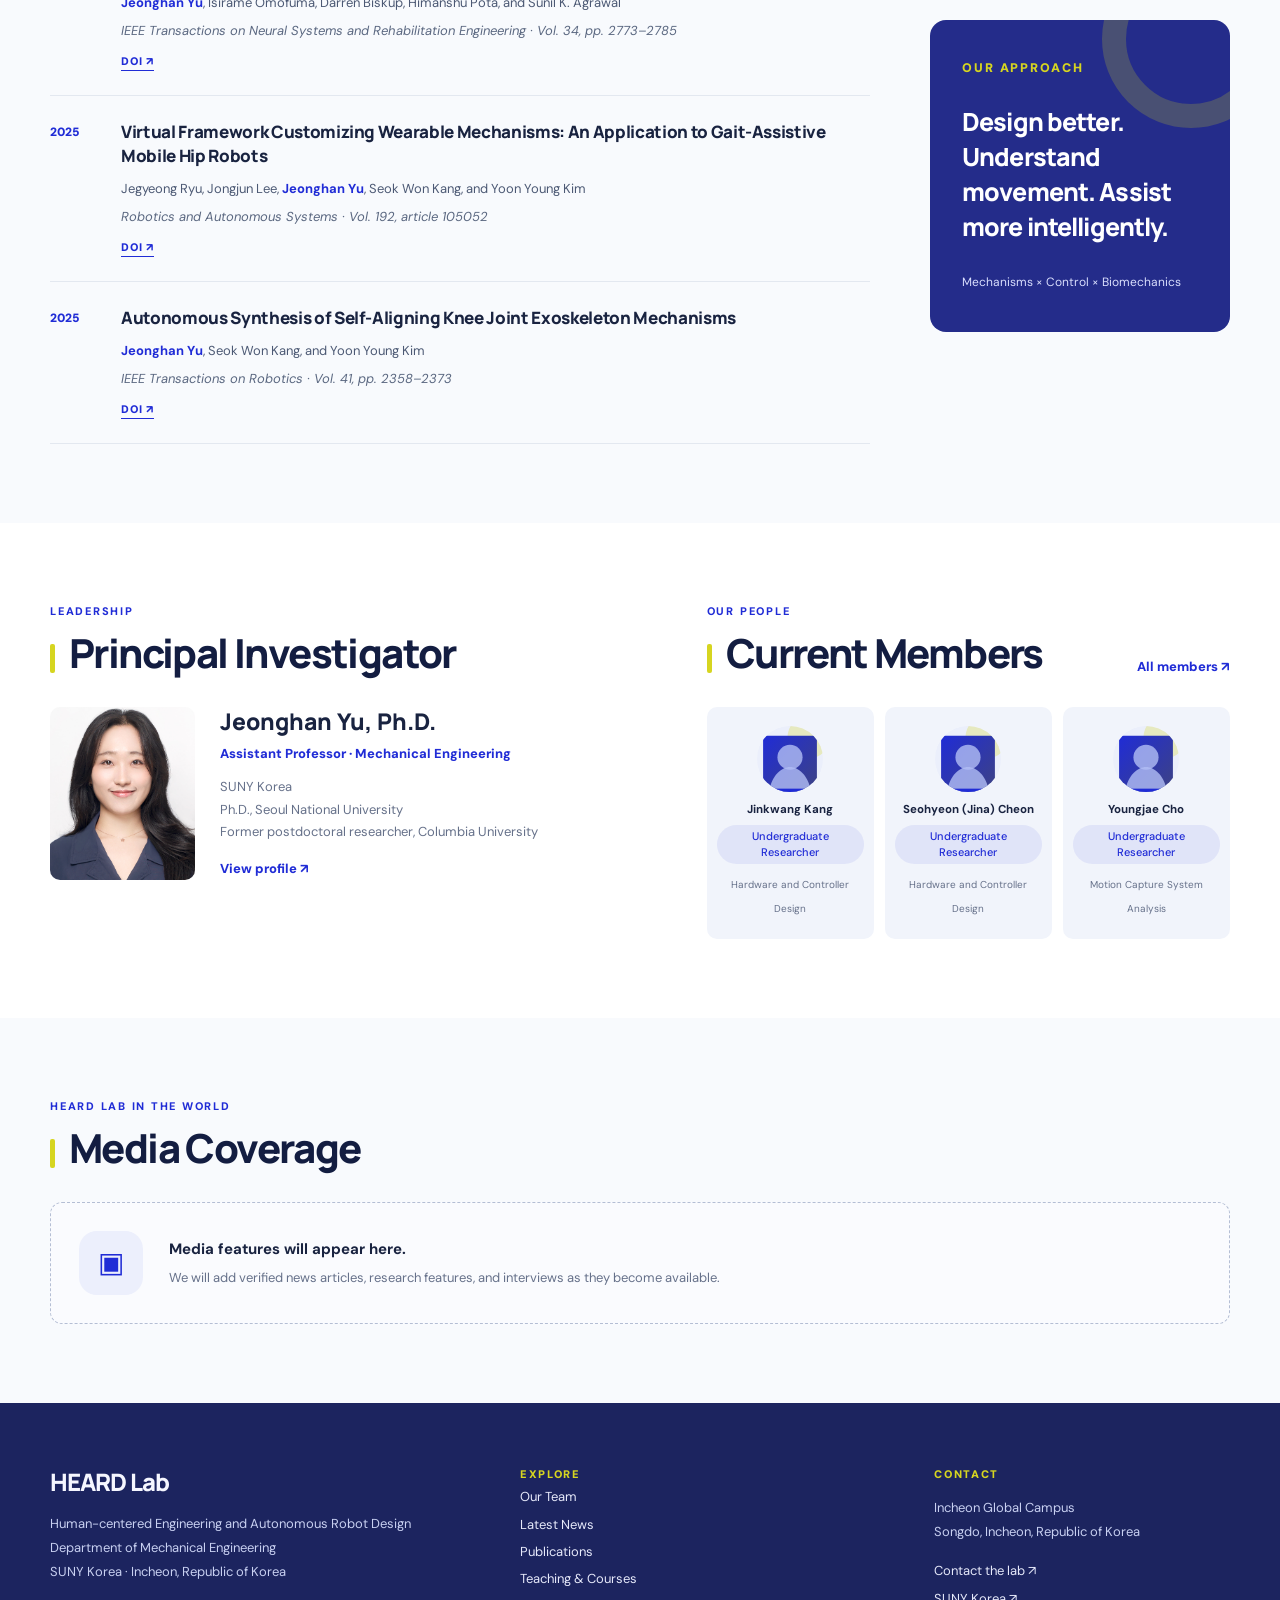
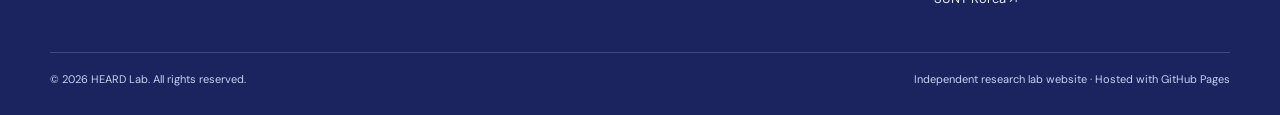
==== commit f33256ab: "Update Nov 9" ====
--- a/index.html
+++ b/index.html
@@ -12,16 +12,25 @@
 <script defer src="assets/js/site.js"></script>
 </head>
 <body>
-<a href="#main" class="skip-link">Skip to content</a><header class="site-header"><div class="container header-main"><a class="brand" href="index.html" aria-label="HEARD Lab home"><img src="assets/images/heardlab-mark.svg" alt="HEARD Lab mark"><span class="brand-copy"><strong>HEARD Lab</strong><span>HUMAN-CENTERED ENGINEERING<br>AND AUTONOMOUS ROBOT DESIGN</span></span></a><div class="school-logo"><a href="https://www.sunykorea.ac.kr/en/" target="_blank" rel="noopener noreferrer" aria-label="SUNY Korea website"><img src="assets/images/school-logo-placeholder.svg" alt="SUNY Korea temporary wordmark, replace with official school logo"></a></div><button id="menu-toggle" class="menu-toggle" aria-controls="site-nav" aria-expanded="false">☰ &nbsp;Menu</button></div><div class="nav-row"><nav class="container nav-inner" id="site-nav" aria-label="Main navigation"><a class="nav-link active" href="index.html" aria-current="page">Home</a><a class="nav-link" href="team.html">Team</a><a class="nav-link" href="news.html">News</a><a class="nav-link" href="publications.html">Publications</a><a class="nav-link" href="courses.html">Courses</a><a class="nav-link" href="contact.html">Contact</a></nav></div></header>
+<a href="#main" class="skip-link">Skip to content</a><header class="site-header"><div class="container header-main"><a class="brand" href="index.html" aria-label="HEARD Lab home"><img src="assets/images/heardlab-mark.svg" alt="HEARD Lab mark"><span class="brand-copy"><strong>HEARD Lab</strong><span>HUMAN-CENTERED ENGINEERING<br>AND AUTONOMOUS ROBOT DESIGN</span></span></a><div class="school-logo"><a href="https://www.sunykorea.ac.kr/en/" target="_blank" rel="noopener noreferrer" aria-label="SUNY Korea website"><img src="assets/images/7_SUNY_sbu_eng.png"></a>
+
+</div><button id="menu-toggle" class="menu-toggle" aria-controls="site-nav" aria-expanded="false">☰ &nbsp;Menu</button></div><div class="nav-row"><nav class="container nav-inner" id="site-nav" aria-label="Main navigation"><a class="nav-link active" href="index.html" aria-current="page">Home</a><a class="nav-link" href="team.html">Team</a><a class="nav-link" href="news.html">News</a><a class="nav-link" href="publications.html">Publications</a><a class="nav-link" href="courses.html">Courses</a><a class="nav-link" href="contact.html">Contact</a></nav></div></header>
 <main id="main">
+
 <section class="hero" aria-label="Welcome to HEARD Lab"><div class="hero-photo"><img src="assets/images/hero-concept.webp" alt="Concept visualization of a cable-driven robotic assistance experiment in a modern research laboratory" fetchpriority="high"></div><div class="container hero-inner"><div class="hero-copy"><div class="eyebrow">SUNY KOREA · MECHANICAL ENGINEERING</div><h1>Engineering robots<br>around <em>humans.</em></h1><p class="hero-desc">We design intelligent robotic systems that understand, support, and adapt to human movement — from wearable assistance to computational mechanism design.</p><div class="hero-actions"><a class="btn btn-primary" href="#about">Discover HEARD Lab <span aria-hidden="true">↗</span></a><a class="btn btn-outline" href="#research">Research directions <span aria-hidden="true">→</span></a></div></div></div><div class="hero-caption">Conceptual visualization · Replace with a lab photograph</div></section><div class="hero-side-mark"></div>
+
 <section class="section" id="about"><div class="container"><div class="section-head"><div><span class="section-kicker">Who we are</span><h2>About the Lab</h2></div></div><div class="about-grid"><div class="about-text"><p><strong>HEARD Lab</strong> stands for <strong>Human-centered Engineering and Autonomous Robot Design</strong>. We are a research group in the Department of Mechanical Engineering at SUNY Korea.</p><p>Our mission is to create robotic systems that are grounded in the mechanics of both machines and people. We combine robotic hardware, control, biomechanical sensing, and computational design to understand movement and develop personalized assistance.</p><p>We see design, control, and movement analysis as complementary parts of the same engineering problem: creating robots that work <em>with</em> people.</p><div class="about-bottom"><a href="team.html" class="link-more">Meet our team ↗</a><span class="fineprint">Research · Design · Experiments</span></div></div><figure class="about-visual"><img src="assets/images/hero-concept.webp" alt="Concept image of a reconfigurable cable-driven robotic testbed" loading="lazy"><figcaption>Wearable & rehabilitation robotics · Conceptual illustration</figcaption></figure></div></div></section>
+
 <section class="section section-tinted" id="research"><div class="container"><div class="section-head"><div><span class="section-kicker">What we do</span><h2>Research Directions</h2><p class="section-lead">From new mechanisms to meaningful human assistance — three connected research themes.</p></div></div><div class="pillar-grid"><article class="pillar-card"><img src="assets/images/robotics-illustration.svg" alt="Illustration of cable-driven robot and human support" loading="lazy"><div class="pillar-body"><div class="pillar-number">01 / ROBOTICS</div><h3>Wearable & Rehabilitation Robotics</h3><p>Reconfigurable cable-driven robots, exoskeleton mechanisms, and human-in-the-loop assistance for functional movement.</p></div></article><article class="pillar-card"><img src="assets/images/biomechanics-illustration.svg" alt="Illustration of human motion capture and stability measurement" loading="lazy"><div class="pillar-body"><div class="pillar-number">02 / HUMAN MOVEMENT</div><h3>Movement & Biomechanics</h3><p>Whole-body motion analysis, postural stability, coordination, and quantitative metrics for movement assessment.</p></div></article><article class="pillar-card"><img src="assets/images/design-illustration.svg" alt="Illustration of linked mechanism and optimization" loading="lazy"><div class="pillar-body"><div class="pillar-number">03 / DESIGN</div><h3>Autonomous Robot Design</h3><p>Mechanism synthesis, topology optimization, and computational methods that transform functional needs into robotic designs.</p></div></article></div></div></section>
+
 <section class="section" id="news"><div class="container news-layout"><div><div class="section-head"><div><span class="section-kicker">Around the lab</span><h2>News</h2></div><a class="link-more" href="news.html">All news ↗</a></div><div class="news-grid" id="home-news"></div></div><aside><div class="section-head aside-header"><div><span class="section-kicker">Stay connected</span><h2>Announcements</h2></div></div><div class="announcement-list" id="home-announcements"></div></aside></div></section>
 <section class="section section-tinted" id="publications"><div class="container"><div class="section-head"><div><span class="section-kicker">Research output</span><h2>Selected Publications</h2></div><a class="link-more" href="publications.html">View all publications ↗</a></div><div class="home-pub-feature"><div class="pub-list" id="home-pubs"></div><aside class="feature-quote"><small>Our approach</small><p>Design better. Understand movement. Assist more intelligently.</p><span>Mechanisms × Control × Biomechanics</span></aside></div></div></section>
-<section class="section" id="people"><div class="container people-layout"><div><div class="section-head"><div><span class="section-kicker">Leadership</span><h2>Principal Investigator</h2></div></div><div class="pi-card"><img src="assets/images/portrait-placeholder.svg" alt="Placeholder for Professor Jeonghan Yu's portrait"><div><h3>Jeonghan Yu, Ph.D.</h3><div class="role">Assistant Professor · Mechanical Engineering</div><p>SUNY Korea<br>Ph.D., Seoul National University<br>Former postdoctoral researcher, Columbia University</p><a class="link-more" href="team.html">View profile ↗</a></div></div></div><div><div class="section-head"><div><span class="section-kicker">Our people</span><h2>Current Members</h2></div><a href="team.html" class="link-more">All members ↗</a></div><p class="fineprint">Three undergraduate researchers are part of the initial research team. Member profiles will be added after confirmation.</p><div class="member-strip" id="home-members"></div></div></div></section>
+
+<section class="section" id="people"><div class="container people-layout"><div><div class="section-head"><div><span class="section-kicker">Leadership</span><h2>Principal Investigator</h2></div></div><div class="pi-card"><img src="assets/images/Jeonghan.jpg" alt="Jeonghan Yu"><div><h3>Jeonghan Yu, Ph.D.</h3><div class="role">Assistant Professor · Mechanical Engineering</div><p>SUNY Korea<br>Ph.D., Seoul National University<br>Former postdoctoral researcher, Columbia University</p><a class="link-more" href="team.html">View profile ↗</a></div></div></div><div><div class="section-head"><div><span class="section-kicker">Our people</span><h2>Current Members</h2></div><a href="team.html" class="link-more">All members ↗</a></div><div class="member-strip" id="home-members"><p class="profiles-empty">Profiles coming soon.</p></div></div></div></section>
+
 <section class="section section-tinted" id="media"><div class="container"><div class="section-head"><div><span class="section-kicker">HEARD Lab in the world</span><h2>Media Coverage</h2></div></div><div id="home-media"><div class="media-empty"><div class="media-icon" aria-hidden="true">▣</div><div><strong>Media features will appear here.</strong><p>We will add verified news articles, research features, and interviews as they become available.</p></div></div></div></div></section>
 </main>
+
 <footer class="site-footer"><div class="container footer-top"><div><a class="footer-title" href="index.html">HEARD Lab</a><p class="footer-muted">Human-centered Engineering and Autonomous Robot Design<br>Department of Mechanical Engineering<br>SUNY Korea · Incheon, Republic of Korea</p></div><div><div class="footer-label">Explore</div><div class="footer-links"><a href="team.html">Our Team</a><a href="news.html">Latest News</a><a href="publications.html">Publications</a><a href="courses.html">Teaching & Courses</a></div></div><div><div class="footer-label">Contact</div><p class="footer-muted">Incheon Global Campus<br>Songdo, Incheon, Republic of Korea</p><div class="footer-links"><a href="contact.html">Contact the lab ↗</a><a href="https://www.sunykorea.ac.kr/en/" target="_blank" rel="noopener noreferrer">SUNY Korea ↗</a></div></div></div><div class="container footer-bottom"><span>© 2026 HEARD Lab. All rights reserved.</span><span>Independent research lab website · Hosted with GitHub Pages</span></div></footer>
 </body>
 </html>
--- a/assets/css/style.css
+++ b/assets/css/style.css
@@ -11,3 +11,55 @@
 .page-intro{background:linear-gradient(108deg,#202CD6 0%,#3E4381 78%);color:#fff;padding:73px 0 76px;position:relative;overflow:hidden}.page-intro:after{content:'';position:absolute;border:34px solid rgba(214,213,32,.2);width:250px;height:250px;border-radius:100%;right:13%;top:-100px}.page-intro h1{color:#fff;margin:12px 0 12px}.page-intro p{color:#E7ECFF;font-size:16px;max-width:660px;margin:0}.page-content{min-height:42vh}.team-pi{display:grid;grid-template-columns:255px 1fr;gap:40px;max-width:950px;align-items:start}.team-pi img{width:255px;border-radius:14px;max-height:300px;object-fit:cover}.team-pi h2{margin-bottom:8px}.team-pi p{font-size:15px;color:#4D5974;line-height:1.9}.members-grid{display:grid;grid-template-columns:repeat(3,1fr);gap:22px}.member-card{border:1px solid var(--line);border-radius:15px;padding:30px;text-align:center}.member-card .avatar{width:95px;height:95px;font-size:26px;margin:0 auto 20px}.member-card h3{font:800 18px 'Manrope';margin:0 0 6px}.member-card p{color:var(--muted);font-size:13px;margin:0}.notice{background:#F0F3FF;padding:16px 20px;border-left:4px solid var(--blue);font-size:13px;color:#4D5974;border-radius:4px}.page-news-grid{display:grid;grid-template-columns:repeat(2,minmax(0,1fr));gap:20px}.page-news-grid .news-card-feature{grid-column:auto;display:block}.page-news-grid .news-card-feature .news-art{min-height:170px}.tabs{display:flex;flex-wrap:wrap;gap:9px;border-bottom:1px solid var(--line);padding-bottom:15px;margin-bottom:14px}.tab-button{background:#F0F3FA;color:var(--slate);border:1px solid transparent;border-radius:7px;padding:11px 15px;font-size:12px;font-weight:800}.tab-button.active,.tab-button:hover{background:var(--blue);color:#fff}.tab-pane{display:none}.tab-pane.active{display:block}.count{background:#D9DFFE;border-radius:20px;color:var(--blue);padding:2px 7px;font-size:10px;margin-left:6px}.tab-button.active .count{background:#fff;color:var(--blue)}.course-grid{display:grid;grid-template-columns:repeat(2,minmax(0,1fr));gap:21px}.course-card{border:1px solid var(--line);padding:30px;border-radius:15px;background:white}.course-code{color:var(--blue);font:800 15px 'Manrope'}.course-card h3{font:800 22px/1.36 'Manrope';margin:12px 0 12px}.course-card p{color:var(--muted);font-size:14px}.course-info{display:flex;gap:8px;flex-wrap:wrap}.course-info span{background:#F1F3FA;color:var(--slate);padding:4px 9px;font-size:11px;border-radius:5px;font-weight:800}.contact-grid{display:grid;grid-template-columns:1fr 1fr;gap:34px}.contact-panel{padding:32px;border-radius:16px;border:1px solid var(--line)}.contact-panel h3{font:800 22px 'Manrope';margin:0 0 16px}.contact-panel p{color:var(--muted);font-size:15px}.contact-panel a{color:var(--blue);font-weight:800;overflow-wrap:anywhere}.contact-note{padding:15px;border-left:4px solid var(--lime);background:#F9FAEE;color:#596075;font-size:13px}.about-bottom{display:flex;align-items:center;gap:16px;margin-top:22px}.fineprint{font-size:12px;color:var(--muted)}.spacer-bottom{padding-bottom:100px}
 @media(max-width:900px){.container{width:min(100% - 42px,1180px)}.hero{min-height:520px}.about-grid,.news-layout,.people-layout,.home-pub-feature{grid-template-columns:1fr;gap:30px}.pillar-grid{gap:15px}.footer-top{grid-template-columns:1fr 1fr;gap:25px}.feature-quote{display:none}.about-visual{max-width:650px}.school-logo img{width:170px}}@media(max-width:640px){.container{width:calc(100% - 34px)}.header-main{min-height:78px}.brand{min-width:0;gap:10px}.brand img{width:44px;height:44px}.brand-copy strong{font-size:21px}.brand-copy span{font-size:8px}.school-logo{margin-left:auto}.school-logo img{width:120px}.menu-toggle{display:block}.nav-inner{display:none;flex-direction:column;gap:0;align-items:stretch;padding:7px 0}.nav-inner.is-open{display:flex}.nav-link{min-height:45px}.nav-link.active:after{left:0;right:auto;width:3px;height:25px;bottom:auto;top:10px}.nav-link{padding-left:12px}.hero{min-height:560px}.hero:before{background:linear-gradient(90deg,rgba(22,30,87,.97),rgba(28,45,147,.8))}.hero-inner{padding:68px 0 78px}.hero h1{font-size:44px}.hero-desc{font-size:15px}.section{padding:55px 0}.section-head{align-items:flex-start;flex-direction:column;gap:8px}.pillar-grid,.page-news-grid,.course-grid,.contact-grid,.members-grid{grid-template-columns:1fr}.news-grid{grid-template-columns:1fr}.news-card-feature{grid-template-columns:1fr}.news-card-feature .news-art{min-height:145px}.people-layout{gap:38px}.pi-card{grid-template-columns:120px 1fr;gap:16px}.pi-card img{width:120px;height:146px}.pi-card h3{font-size:19px}.team-pi{grid-template-columns:1fr}.team-pi img{width:220px}.footer-top{grid-template-columns:1fr;padding:50px 0 24px}.footer-bottom{flex-direction:column;gap:5px}.page-intro{padding:56px 0}.pub-item{grid-template-columns:1fr;gap:5px}.pub-year{font-size:11px}.member-strip{gap:8px}.member-mini{padding:15px 4px}.member-mini .avatar{width:54px;height:54px}.media-empty{align-items:flex-start}}
 @media(prefers-reduced-motion:reduce){html{scroll-behavior:auto}*,*:before,*:after{transition:none!important}}
+
+/* Team profiles: shared cards for members and collaborators. */
+.team-pi{grid-template-columns:minmax(240px,320px) minmax(0,1fr);max-width:none;gap:clamp(28px,5vw,64px)}
+.team-pi img{width:100%;height:auto;max-height:none;aspect-ratio:4/5;object-fit:cover;object-position:center top;border-radius:12px}
+.team-pi h3{font:800 clamp(25px,3vw,34px)/1.25 'Manrope',Arial,sans-serif;letter-spacing:-.035em;margin:0 0 12px}
+.team-pi .role{font-size:15px;color:var(--slate)}
+.team-pi p{max-width:72ch}
+.profile-links{display:flex;flex-wrap:wrap;gap:12px;margin-top:25px}
+.profile-links a{display:inline-flex;align-items:center;gap:9px;padding:10px 14px;border:1px solid var(--line);border-radius:7px;font-size:13px;font-weight:700;color:var(--blue)}
+.profile-links a:hover{background:var(--bg);border-color:var(--blue)}
+.profile-links svg{width:20px;height:20px;fill:currentColor;flex-shrink:0}
+.profile-links a:focus-visible,.member-email:focus-visible,.member-mini:focus-visible{outline:3px solid var(--blue);outline-offset:4px}
+.members-grid{grid-template-columns:repeat(3,minmax(0,1fr));gap:28px}
+.member-card{padding:0;text-align:left;background:#fff;overflow:hidden;border-radius:12px;transition:border-color .18s,box-shadow .18s;min-width:0}
+.member-card:hover{border-color:#B4BED4;box-shadow:0 8px 24px rgba(31,40,78,.06)}
+.member-card .profile-photo{width:100%;height:auto;aspect-ratio:4/5;object-fit:cover;object-position:center top;background:#EEF1F8}
+.member-body{padding:24px;overflow-wrap:anywhere}
+.member-card h3{line-height:1.4;margin-bottom:9px}
+.member-card .member-affiliation{margin-bottom:12px;color:var(--slate)}
+.research-label{display:inline-block;background:#EEF1FC;color:var(--slate);border-left:3px solid var(--lime);padding:4px 9px;font-size:12px;font-weight:700;margin:3px 0 12px}
+.member-card .member-bio{font-size:14px;line-height:1.8;margin-bottom:18px}
+.member-email{display:inline-block;font-size:13px;color:var(--blue);text-underline-offset:3px}
+.member-email:hover{text-decoration:underline}
+.profiles-empty{grid-column:1/-1;width:100%;margin:0;padding:24px 0;border-top:1px solid var(--line);color:var(--muted);font-size:14px}
+.member-mini{min-width:0;overflow-wrap:anywhere}
+.member-mini .profile-photo{width:66px;height:66px;object-fit:cover;object-position:center top;border-radius:50%;margin:0 auto 11px}
+@media(max-width:900px){.members-grid{grid-template-columns:repeat(2,minmax(0,1fr))}.team-pi{grid-template-columns:minmax(200px,260px) minmax(0,1fr)}}
+@media(max-width:640px){.members-grid{grid-template-columns:1fr}.team-pi{grid-template-columns:1fr}.team-pi img{width:100%;max-width:320px}.member-mini .profile-photo{width:54px;height:54px}}
+@media(prefers-reduced-motion:reduce){.member-card{transition:none}}
+
+/* Academic position tags appear only on Current Member profiles and previews. */
+.member-card .position-tag,.member-mini .position-tag{display:table;max-width:100%;background:rgba(32,44,214,.08);color:#202CD6;font-size:12px;font-weight:500;line-height:1.5;border-radius:999px;padding:3px 10px;margin:0 0 10px;white-space:normal;overflow-wrap:normal}
+.member-mini .position-tag{font-size:11px;padding:3px 7px;margin:7px auto;overflow-wrap:anywhere}
+
+/* News filtering and optional photographs, shared with the Home preview. */
+.news-filters{display:flex;align-items:center;justify-content:space-between;gap:20px;margin-bottom:16px}
+.news-categories{display:flex;flex-wrap:wrap;gap:8px}
+.news-filter{border:1px solid var(--line);border-radius:999px;background:#fff;color:var(--slate);font-size:12px;font-weight:700;padding:8px 14px;min-height:40px}
+.news-filter:hover{border-color:var(--blue);color:var(--blue)}
+.news-filter.active{background:var(--blue);border-color:var(--blue);color:#fff}
+.news-year-control{display:flex;align-items:center;gap:9px;flex-shrink:0;font-size:13px;color:var(--slate)}
+.news-year-control select{font:inherit;color:var(--ink);background:#fff;border:1px solid var(--line);border-radius:7px;padding:9px 12px;min-height:40px}
+.news-filter:focus-visible,.news-year-control select:focus-visible,.news-read-more:focus-visible{outline:3px solid var(--blue);outline-offset:3px}
+.news-results{font-size:12px;color:var(--muted);margin:0 0 20px}
+.news-empty{grid-column:1/-1;color:var(--muted);padding:24px 0;margin:0;border-top:1px solid var(--line)}
+.news-art{aspect-ratio:8/5;min-height:0;isolation:isolate}
+.news-image{position:absolute;inset:0;width:100%;height:100%;object-fit:cover;z-index:1}
+.news-card-feature .news-art{aspect-ratio:8/5;min-height:185px}
+.page-news-grid .news-art{aspect-ratio:8/5;min-height:0}
+.news-read-more{display:inline-block;margin-top:15px}
+.news-card-linked:hover{border-color:#B4BED4;box-shadow:0 8px 24px rgba(31,40,78,.06)}
+@media(max-width:640px){.news-filters{align-items:flex-start;flex-direction:column;gap:14px}.news-year-control{align-self:flex-end}.news-card-feature .news-art{min-height:0}}
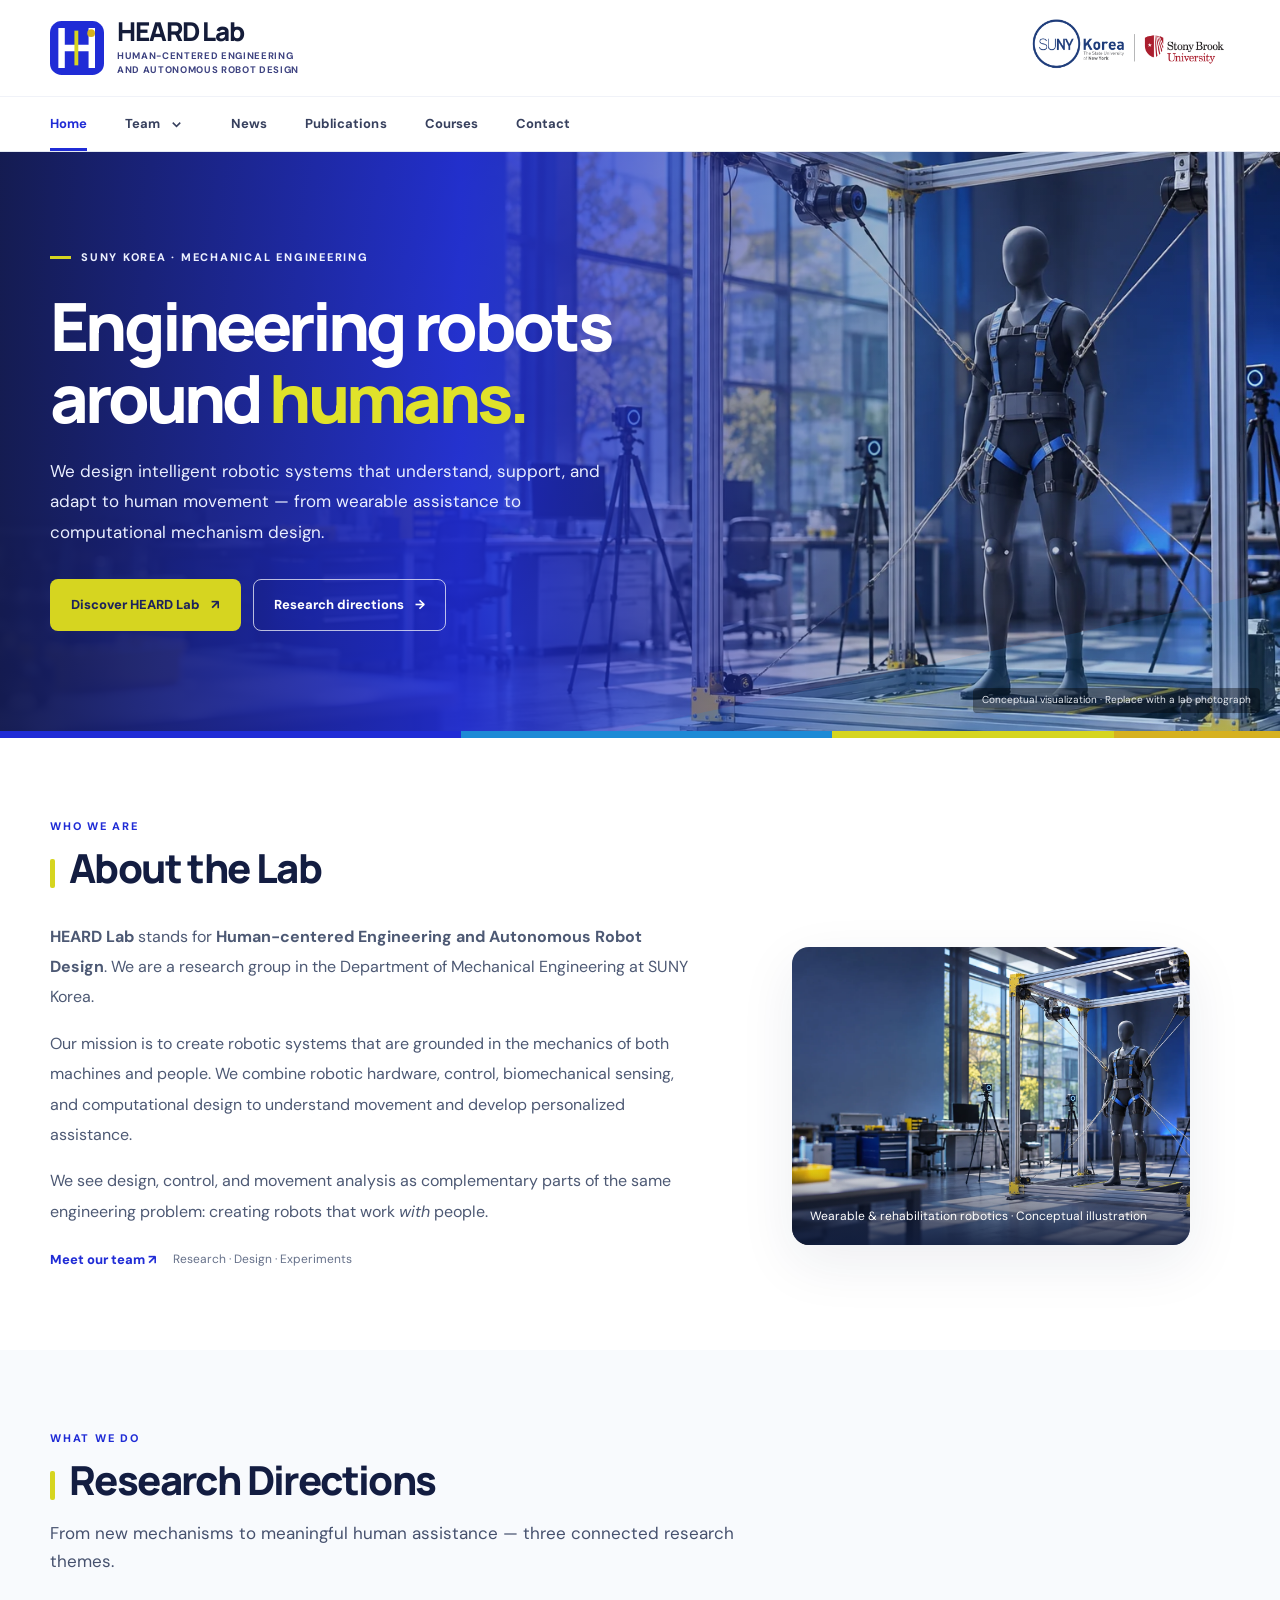
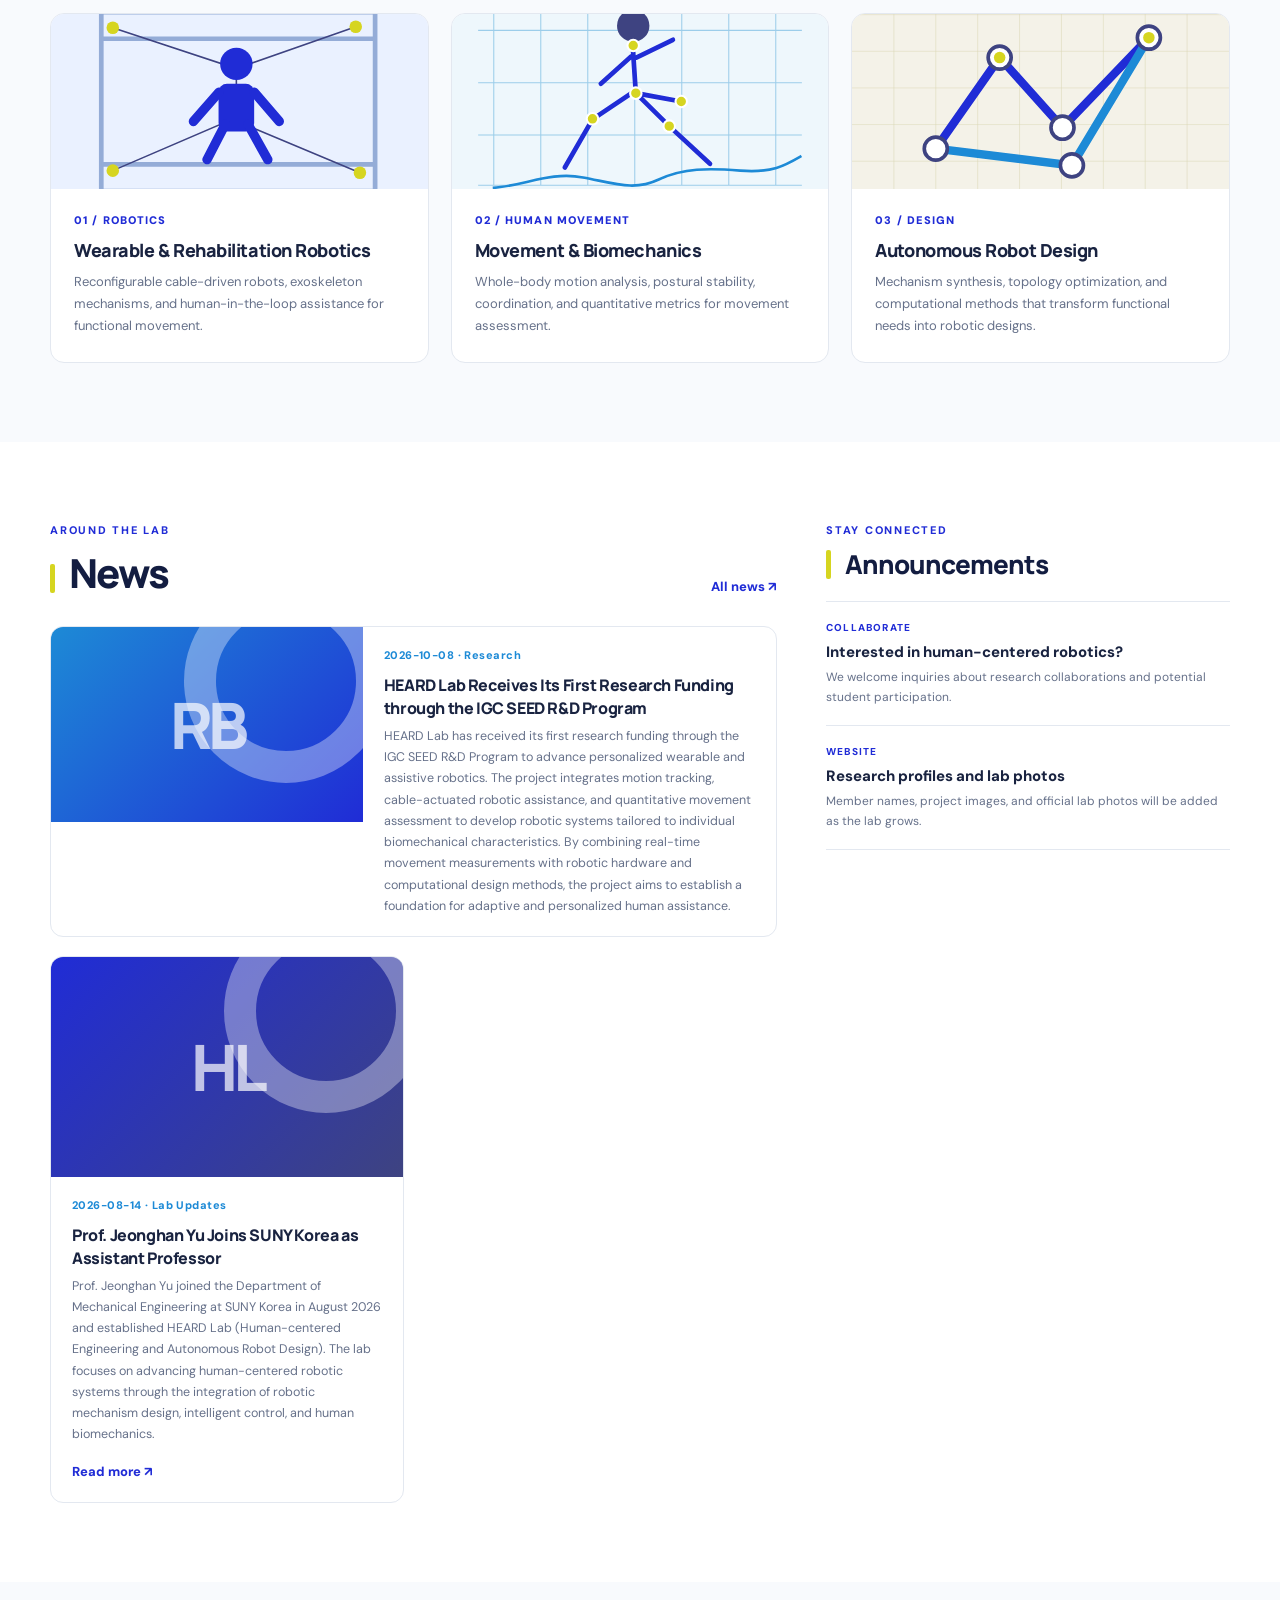
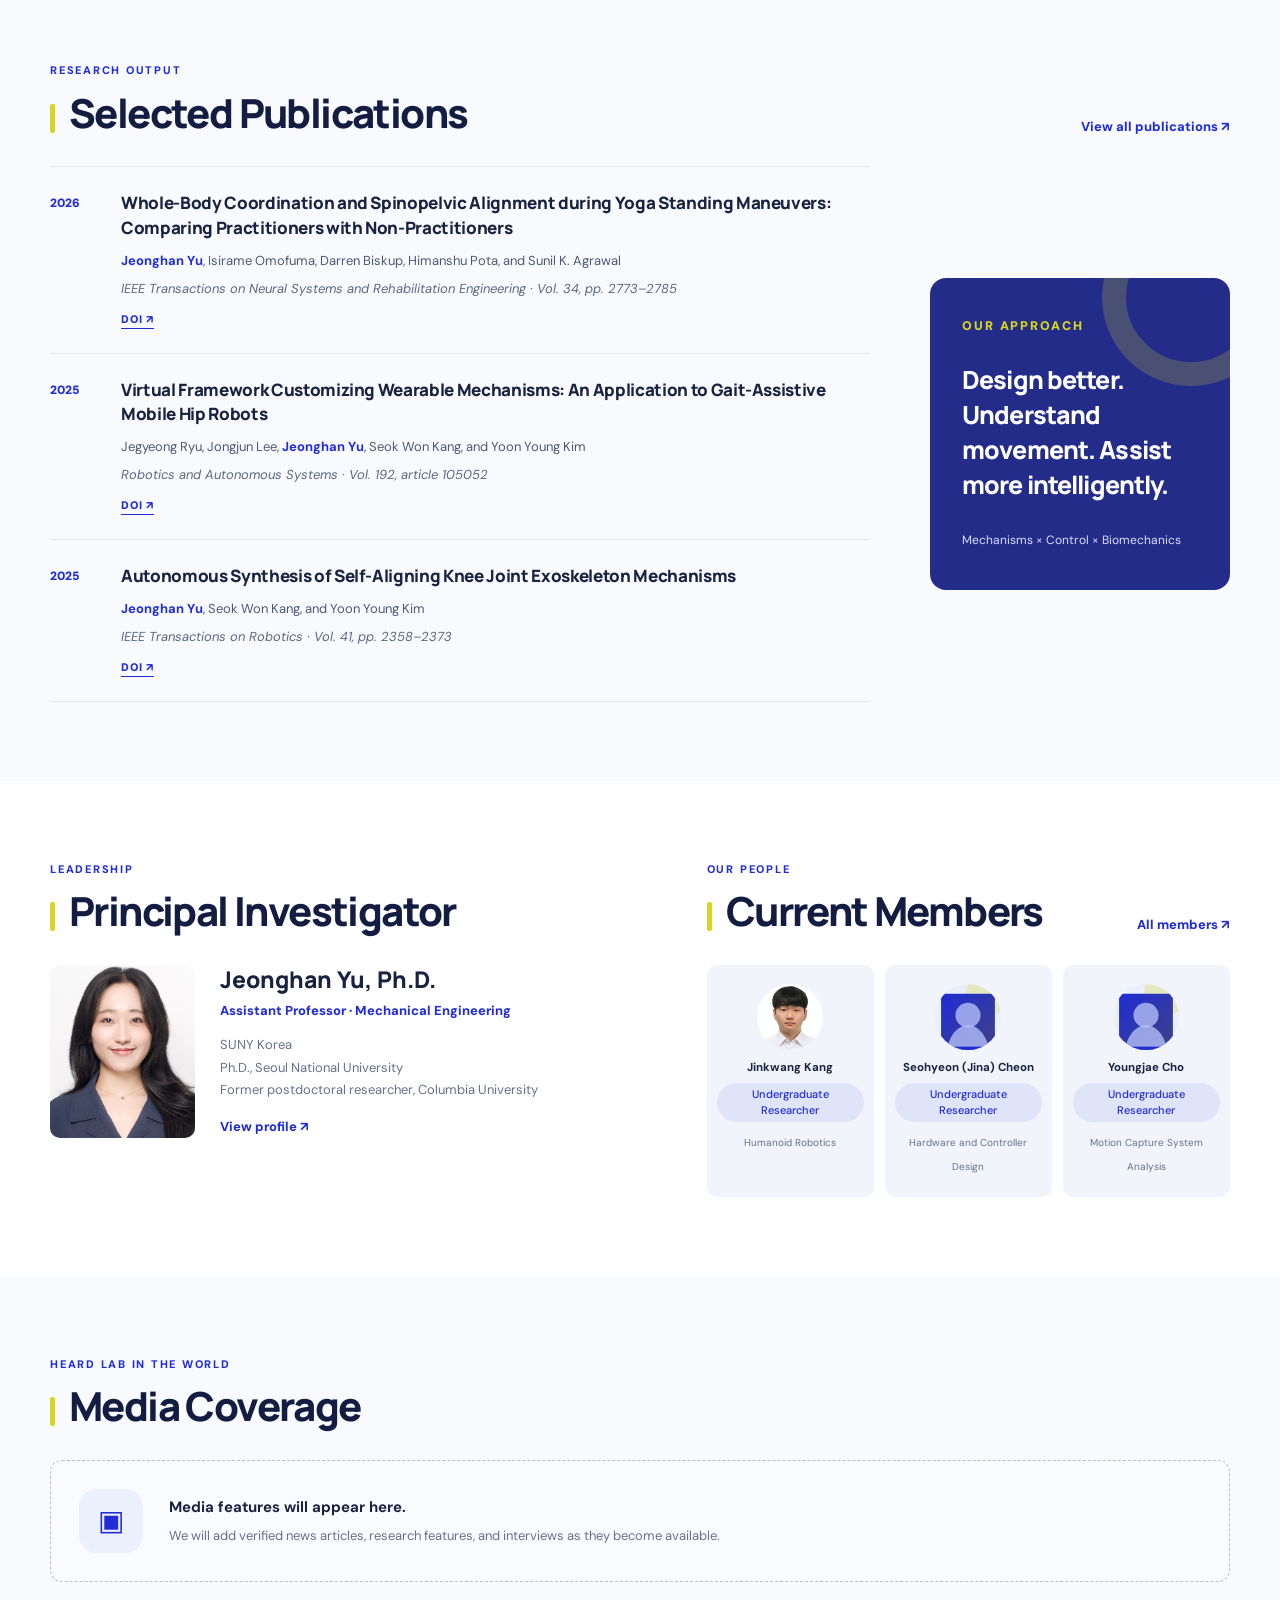
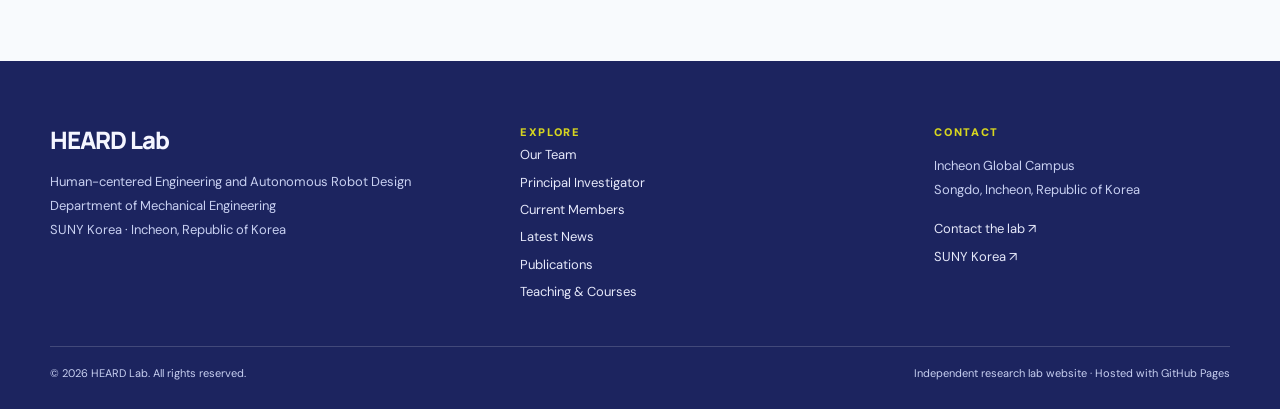
==== commit fa166f99: "Update Nov 9 - 2nd" ====
--- a/index.html
+++ b/index.html
@@ -14,7 +14,7 @@
 <body>
 <a href="#main" class="skip-link">Skip to content</a><header class="site-header"><div class="container header-main"><a class="brand" href="index.html" aria-label="HEARD Lab home"><img src="assets/images/heardlab-mark.svg" alt="HEARD Lab mark"><span class="brand-copy"><strong>HEARD Lab</strong><span>HUMAN-CENTERED ENGINEERING<br>AND AUTONOMOUS ROBOT DESIGN</span></span></a><div class="school-logo"><a href="https://www.sunykorea.ac.kr/en/" target="_blank" rel="noopener noreferrer" aria-label="SUNY Korea website"><img src="assets/images/7_SUNY_sbu_eng.png"></a>
 
-</div><button id="menu-toggle" class="menu-toggle" aria-controls="site-nav" aria-expanded="false">☰ &nbsp;Menu</button></div><div class="nav-row"><nav class="container nav-inner" id="site-nav" aria-label="Main navigation"><a class="nav-link active" href="index.html" aria-current="page">Home</a><a class="nav-link" href="team.html">Team</a><a class="nav-link" href="news.html">News</a><a class="nav-link" href="publications.html">Publications</a><a class="nav-link" href="courses.html">Courses</a><a class="nav-link" href="contact.html">Contact</a></nav></div></header>
+</div><button id="menu-toggle" class="menu-toggle" aria-controls="site-nav" aria-expanded="false">☰ &nbsp;Menu</button></div><div class="nav-row"><nav class="container nav-inner" id="site-nav" aria-label="Main navigation"><a class="nav-link active" href="index.html" aria-current="page">Home</a><div class="nav-team" id="nav-team"><div class="nav-team-row"><a class="nav-link" href="team.html">Team</a><button class="team-menu-toggle" id="team-menu-toggle" type="button" aria-label="Toggle Team submenu" aria-expanded="false" aria-controls="team-submenu"><svg viewBox="0 0 16 16" aria-hidden="true"><path d="m4 6 4 4 4-4"/></svg></button></div><div class="team-submenu" id="team-submenu" hidden><a href="pi.html">Principal Investigator</a><a href="members.html">Current Members</a></div></div><a class="nav-link" href="news.html">News</a><a class="nav-link" href="publications.html">Publications</a><a class="nav-link" href="courses.html">Courses</a><a class="nav-link" href="contact.html">Contact</a></nav></div></header>
 <main id="main">
 
 <section class="hero" aria-label="Welcome to HEARD Lab"><div class="hero-photo"><img src="assets/images/hero-concept.webp" alt="Concept visualization of a cable-driven robotic assistance experiment in a modern research laboratory" fetchpriority="high"></div><div class="container hero-inner"><div class="hero-copy"><div class="eyebrow">SUNY KOREA · MECHANICAL ENGINEERING</div><h1>Engineering robots<br>around <em>humans.</em></h1><p class="hero-desc">We design intelligent robotic systems that understand, support, and adapt to human movement — from wearable assistance to computational mechanism design.</p><div class="hero-actions"><a class="btn btn-primary" href="#about">Discover HEARD Lab <span aria-hidden="true">↗</span></a><a class="btn btn-outline" href="#research">Research directions <span aria-hidden="true">→</span></a></div></div></div><div class="hero-caption">Conceptual visualization · Replace with a lab photograph</div></section><div class="hero-side-mark"></div>
@@ -26,11 +26,11 @@
 <section class="section" id="news"><div class="container news-layout"><div><div class="section-head"><div><span class="section-kicker">Around the lab</span><h2>News</h2></div><a class="link-more" href="news.html">All news ↗</a></div><div class="news-grid" id="home-news"></div></div><aside><div class="section-head aside-header"><div><span class="section-kicker">Stay connected</span><h2>Announcements</h2></div></div><div class="announcement-list" id="home-announcements"></div></aside></div></section>
 <section class="section section-tinted" id="publications"><div class="container"><div class="section-head"><div><span class="section-kicker">Research output</span><h2>Selected Publications</h2></div><a class="link-more" href="publications.html">View all publications ↗</a></div><div class="home-pub-feature"><div class="pub-list" id="home-pubs"></div><aside class="feature-quote"><small>Our approach</small><p>Design better. Understand movement. Assist more intelligently.</p><span>Mechanisms × Control × Biomechanics</span></aside></div></div></section>
 
-<section class="section" id="people"><div class="container people-layout"><div><div class="section-head"><div><span class="section-kicker">Leadership</span><h2>Principal Investigator</h2></div></div><div class="pi-card"><img src="assets/images/Jeonghan.jpg" alt="Jeonghan Yu"><div><h3>Jeonghan Yu, Ph.D.</h3><div class="role">Assistant Professor · Mechanical Engineering</div><p>SUNY Korea<br>Ph.D., Seoul National University<br>Former postdoctoral researcher, Columbia University</p><a class="link-more" href="team.html">View profile ↗</a></div></div></div><div><div class="section-head"><div><span class="section-kicker">Our people</span><h2>Current Members</h2></div><a href="team.html" class="link-more">All members ↗</a></div><div class="member-strip" id="home-members"><p class="profiles-empty">Profiles coming soon.</p></div></div></div></section>
+<section class="section" id="people"><div class="container people-layout"><div><div class="section-head"><div><span class="section-kicker">Leadership</span><h2>Principal Investigator</h2></div></div><div class="pi-card"><img src="assets/images/Jeonghan.jpg" alt="Jeonghan Yu"><div><h3>Jeonghan Yu, Ph.D.</h3><div class="role">Assistant Professor · Mechanical Engineering</div><p>SUNY Korea<br>Ph.D., Seoul National University<br>Former postdoctoral researcher, Columbia University</p><a class="link-more" href="pi.html">View profile ↗</a></div></div></div><div><div class="section-head"><div><span class="section-kicker">Our people</span><h2>Current Members</h2></div><a href="members.html" class="link-more">All members ↗</a></div><div class="member-strip" id="home-members"><p class="profiles-empty">Profiles coming soon.</p></div></div></div></section>
 
 <section class="section section-tinted" id="media"><div class="container"><div class="section-head"><div><span class="section-kicker">HEARD Lab in the world</span><h2>Media Coverage</h2></div></div><div id="home-media"><div class="media-empty"><div class="media-icon" aria-hidden="true">▣</div><div><strong>Media features will appear here.</strong><p>We will add verified news articles, research features, and interviews as they become available.</p></div></div></div></div></section>
 </main>
 
-<footer class="site-footer"><div class="container footer-top"><div><a class="footer-title" href="index.html">HEARD Lab</a><p class="footer-muted">Human-centered Engineering and Autonomous Robot Design<br>Department of Mechanical Engineering<br>SUNY Korea · Incheon, Republic of Korea</p></div><div><div class="footer-label">Explore</div><div class="footer-links"><a href="team.html">Our Team</a><a href="news.html">Latest News</a><a href="publications.html">Publications</a><a href="courses.html">Teaching & Courses</a></div></div><div><div class="footer-label">Contact</div><p class="footer-muted">Incheon Global Campus<br>Songdo, Incheon, Republic of Korea</p><div class="footer-links"><a href="contact.html">Contact the lab ↗</a><a href="https://www.sunykorea.ac.kr/en/" target="_blank" rel="noopener noreferrer">SUNY Korea ↗</a></div></div></div><div class="container footer-bottom"><span>© 2026 HEARD Lab. All rights reserved.</span><span>Independent research lab website · Hosted with GitHub Pages</span></div></footer>
+<footer class="site-footer"><div class="container footer-top"><div><a class="footer-title" href="index.html">HEARD Lab</a><p class="footer-muted">Human-centered Engineering and Autonomous Robot Design<br>Department of Mechanical Engineering<br>SUNY Korea · Incheon, Republic of Korea</p></div><div><div class="footer-label">Explore</div><div class="footer-links"><a href="team.html">Our Team</a><a href="pi.html">Principal Investigator</a><a href="members.html">Current Members</a><a href="news.html">Latest News</a><a href="publications.html">Publications</a><a href="courses.html">Teaching & Courses</a></div></div><div><div class="footer-label">Contact</div><p class="footer-muted">Incheon Global Campus<br>Songdo, Incheon, Republic of Korea</p><div class="footer-links"><a href="contact.html">Contact the lab ↗</a><a href="https://www.sunykorea.ac.kr/en/" target="_blank" rel="noopener noreferrer">SUNY Korea ↗</a></div></div></div><div class="container footer-bottom"><span>© 2026 HEARD Lab. All rights reserved.</span><span>Independent research lab website · Hosted with GitHub Pages</span></div></footer>
 </body>
 </html>
--- a/assets/css/style.css
+++ b/assets/css/style.css
@@ -63,3 +63,29 @@
 .news-read-more{display:inline-block;margin-top:15px}
 .news-card-linked:hover{border-color:#B4BED4;box-shadow:0 8px 24px rgba(31,40,78,.06)}
 @media(max-width:640px){.news-filters{align-items:flex-start;flex-direction:column;gap:14px}.news-year-control{align-self:flex-end}.news-card-feature .news-art{min-height:0}}
+
+/* Current Member interests grow naturally with content; no clipping or fixed height. */
+.member-interests{margin:16px 0 20px}
+.member-interests h4{margin:0 0 8px;font-size:12px;font-weight:700;line-height:1.5;color:var(--slate)}
+.member-interests ul{margin:0;padding-left:20px;list-style:disc;color:var(--muted);font-size:14px;line-height:1.75}
+.member-interests li{padding-left:2px;overflow-wrap:anywhere}
+.member-interests li+li{margin-top:5px}
+.member-interests li::marker{color:var(--blue)}
+
+/* Team navigation: a real overview link plus an accessible disclosure button. */
+.nav-team{position:relative}
+.nav-team-row{display:flex;align-items:stretch}
+.team-menu-toggle{display:flex;align-items:center;justify-content:center;width:32px;padding:0;border:0;background:transparent;color:#37405E}
+.team-menu-toggle svg{width:15px;height:15px;fill:none;stroke:currentColor;stroke-width:1.6}
+.team-menu-toggle:hover,.team-menu-toggle.active{color:var(--blue)}
+.team-submenu{position:absolute;top:100%;left:0;z-index:40;min-width:230px;padding:7px;background:#fff;border:1px solid var(--line);border-radius:0 0 9px 9px;box-shadow:0 12px 28px rgba(31,40,78,.12)}
+.team-submenu[hidden]{display:none}
+.team-submenu a{display:block;padding:11px 13px;color:#37405E;font-size:13px;font-weight:700;border-radius:5px}
+.team-submenu a:hover,.team-submenu a.active{color:var(--blue);background:#EEF1FC}
+.nav-team a:focus-visible,.team-menu-toggle:focus-visible,.team-overview-card:focus-visible{outline:3px solid var(--blue);outline-offset:2px}
+.team-overview{display:grid;grid-template-columns:repeat(2,minmax(0,1fr));gap:28px}
+.team-overview-card{display:block;padding:32px;border:1px solid var(--line);border-radius:12px}
+.team-overview-card:hover{border-color:var(--blue);background:var(--bg)}
+.team-overview-card p{color:var(--muted)}
+.team-overview-card h2{font-size:27px}
+@media(max-width:640px){.nav-team-row .nav-link{flex:1}.team-menu-toggle{width:44px}.team-submenu{position:static;min-width:0;margin:0 0 8px 12px;box-shadow:none;border-radius:7px}.team-overview{grid-template-columns:1fr}}
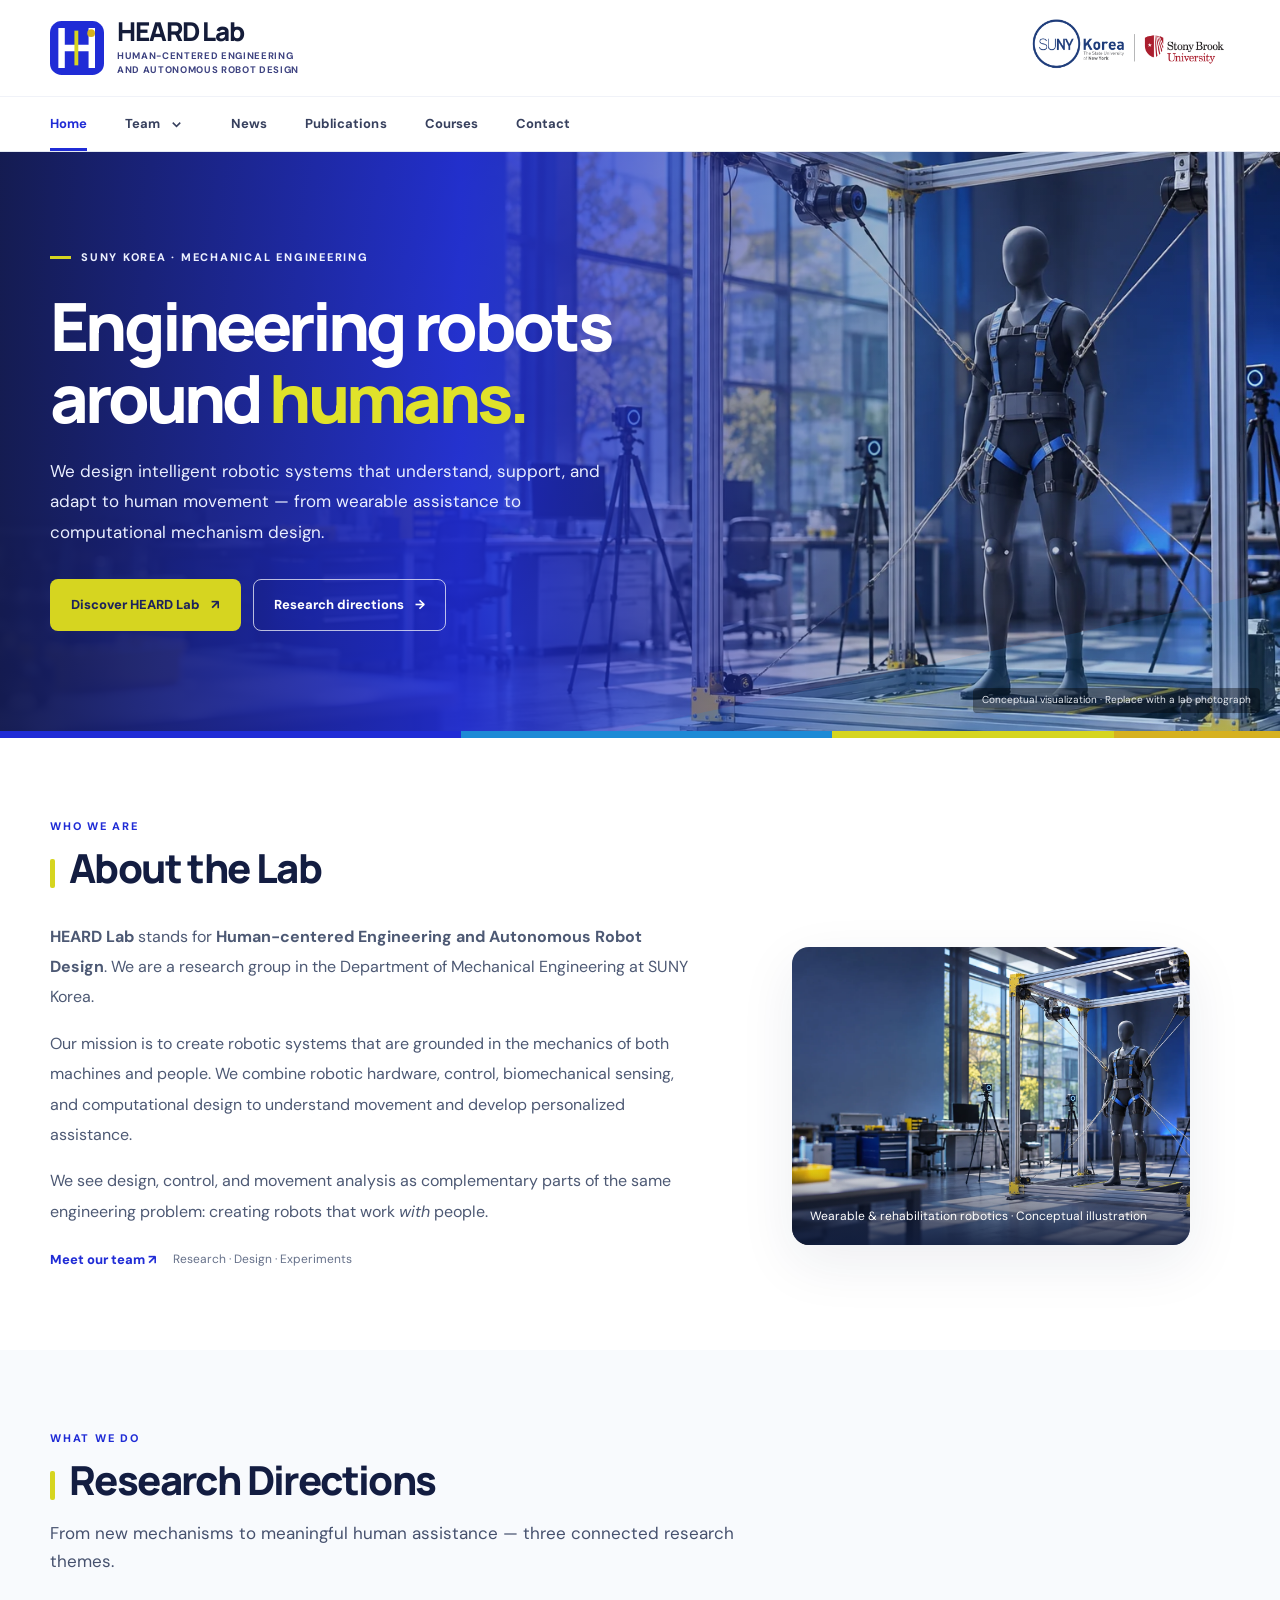
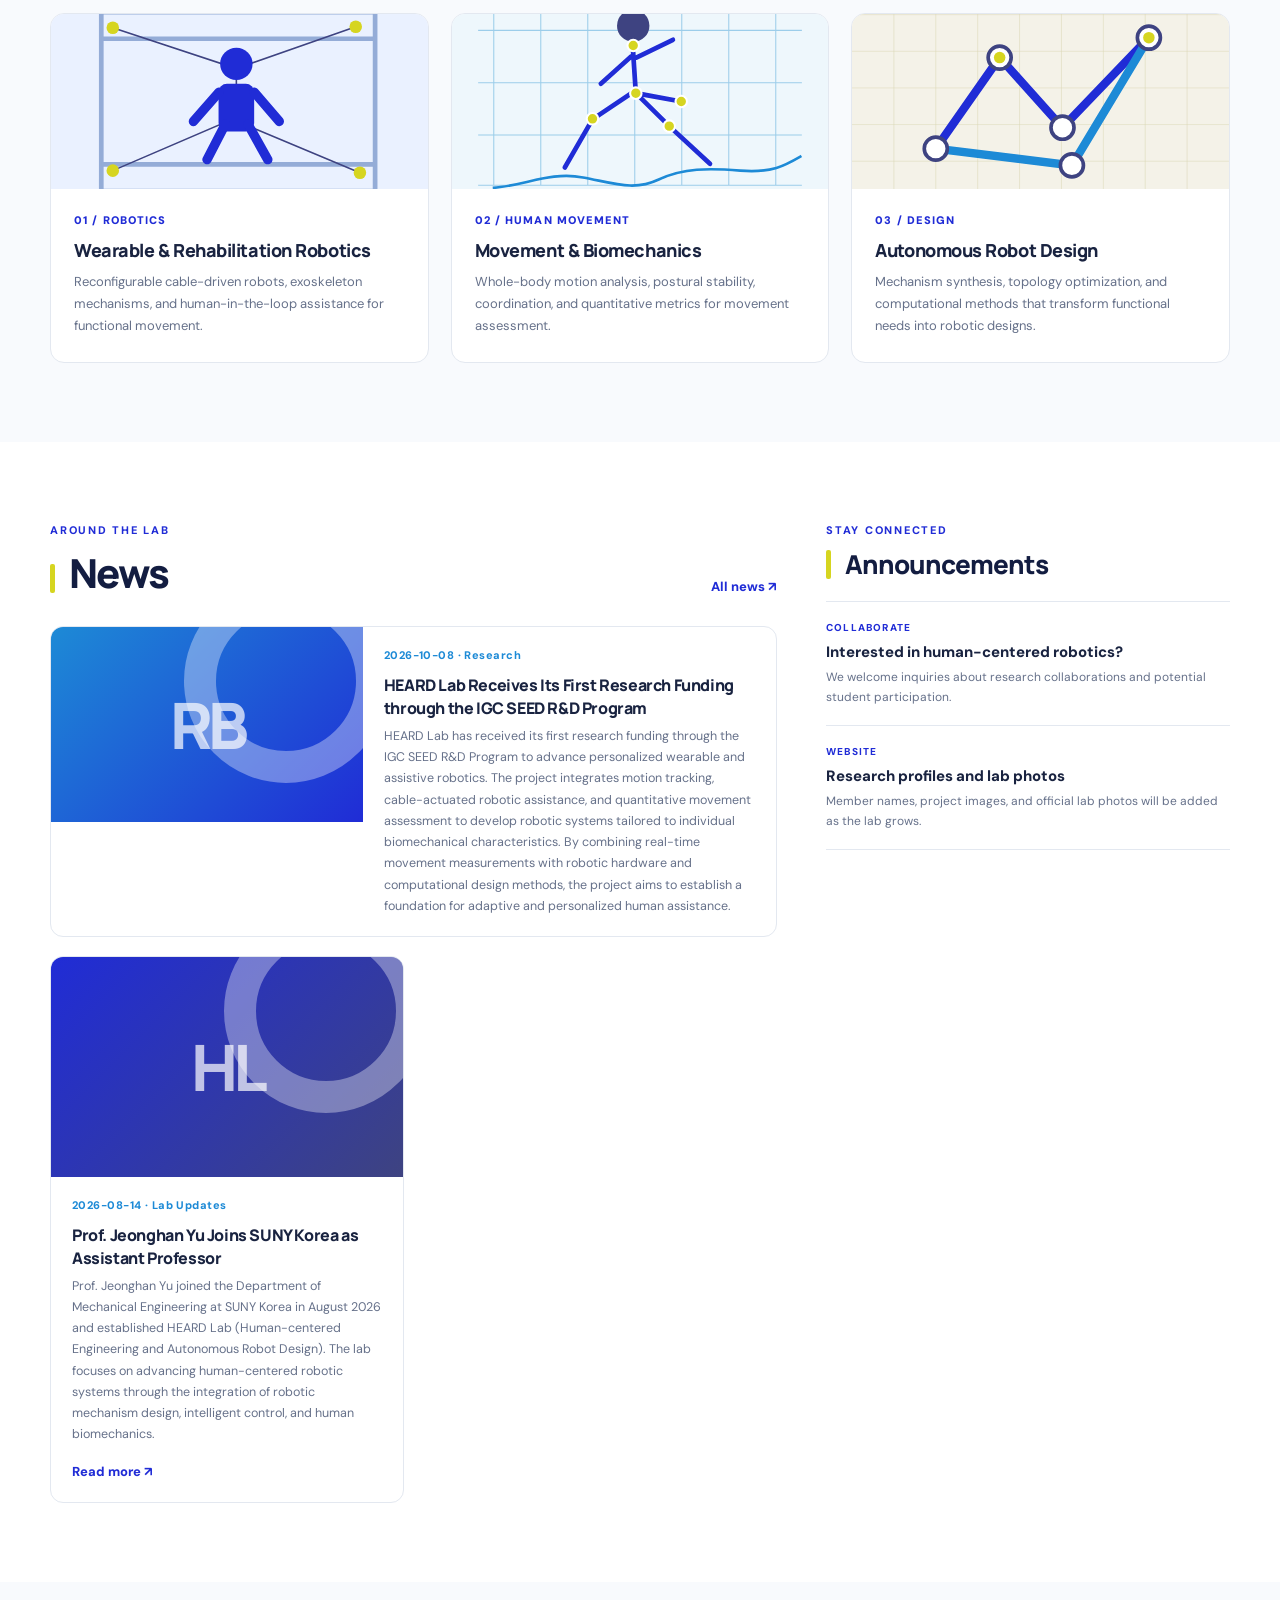
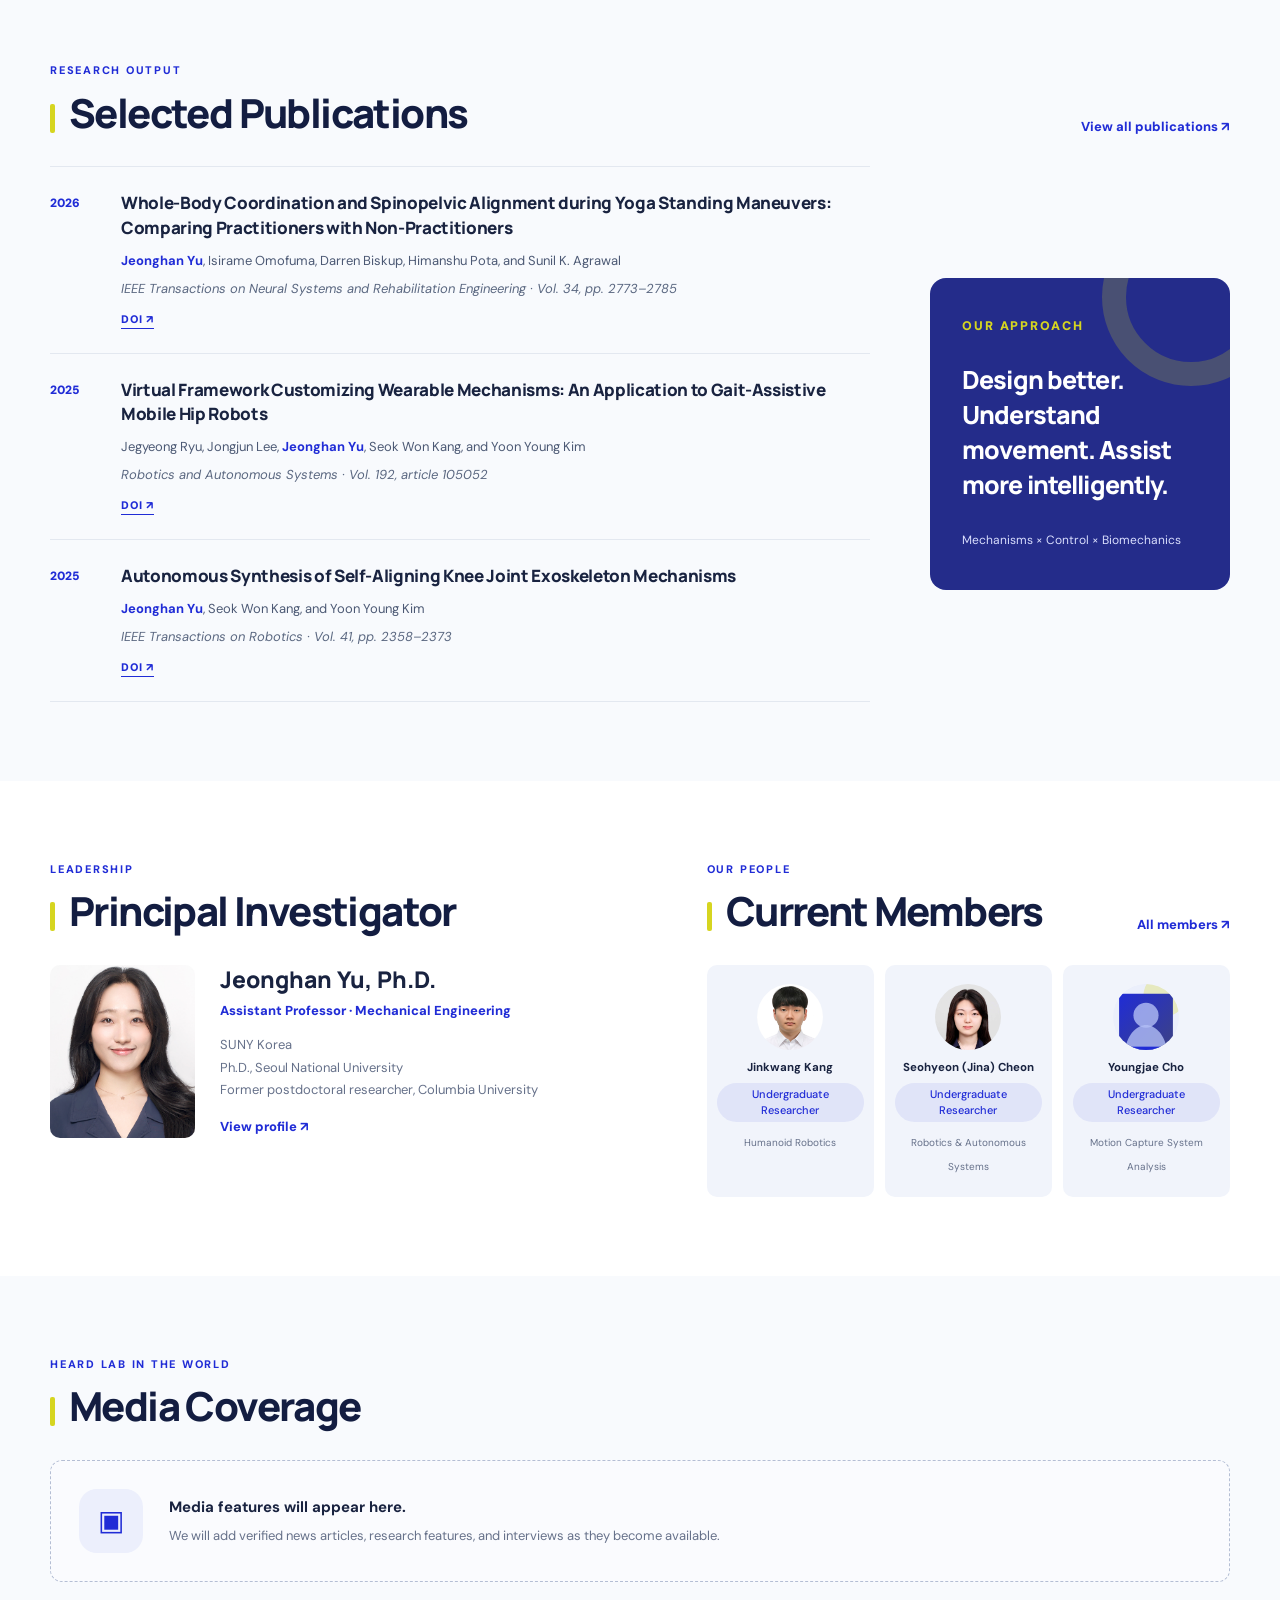
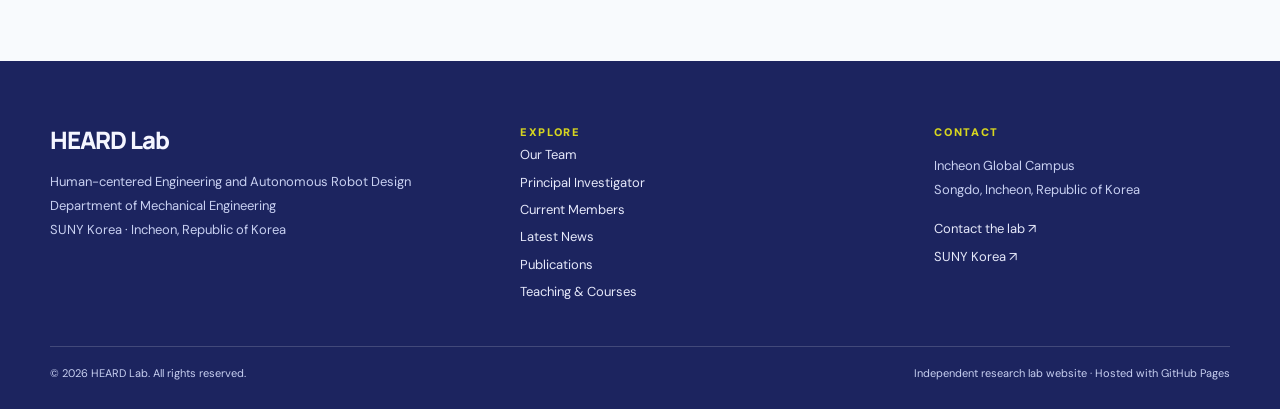
==== commit ce7635f0: "Update Nov 9 - 3rd" ====
--- a/index.html
+++ b/index.html
@@ -26,7 +26,7 @@
 <section class="section" id="news"><div class="container news-layout"><div><div class="section-head"><div><span class="section-kicker">Around the lab</span><h2>News</h2></div><a class="link-more" href="news.html">All news ↗</a></div><div class="news-grid" id="home-news"></div></div><aside><div class="section-head aside-header"><div><span class="section-kicker">Stay connected</span><h2>Announcements</h2></div></div><div class="announcement-list" id="home-announcements"></div></aside></div></section>
 <section class="section section-tinted" id="publications"><div class="container"><div class="section-head"><div><span class="section-kicker">Research output</span><h2>Selected Publications</h2></div><a class="link-more" href="publications.html">View all publications ↗</a></div><div class="home-pub-feature"><div class="pub-list" id="home-pubs"></div><aside class="feature-quote"><small>Our approach</small><p>Design better. Understand movement. Assist more intelligently.</p><span>Mechanisms × Control × Biomechanics</span></aside></div></div></section>
 
-<section class="section" id="people"><div class="container people-layout"><div><div class="section-head"><div><span class="section-kicker">Leadership</span><h2>Principal Investigator</h2></div></div><div class="pi-card"><img src="assets/images/Jeonghan.jpg" alt="Jeonghan Yu"><div><h3>Jeonghan Yu, Ph.D.</h3><div class="role">Assistant Professor · Mechanical Engineering</div><p>SUNY Korea<br>Ph.D., Seoul National University<br>Former postdoctoral researcher, Columbia University</p><a class="link-more" href="pi.html">View profile ↗</a></div></div></div><div><div class="section-head"><div><span class="section-kicker">Our people</span><h2>Current Members</h2></div><a href="members.html" class="link-more">All members ↗</a></div><div class="member-strip" id="home-members"><p class="profiles-empty">Profiles coming soon.</p></div></div></div></section>
+<section class="section" id="people"><div class="container people-layout"><div><div class="section-head"><div><span class="section-kicker">Leadership</span><h2>Principal Investigator</h2></div></div><div class="pi-card"><img src="assets/images/Members/Jeonghan.jpg" alt="Jeonghan Yu"><div><h3>Jeonghan Yu, Ph.D.</h3><div class="role">Assistant Professor · Mechanical Engineering</div><p>SUNY Korea<br>Ph.D., Seoul National University<br>Former postdoctoral researcher, Columbia University</p><a class="link-more" href="pi.html">View profile ↗</a></div></div></div><div><div class="section-head"><div><span class="section-kicker">Our people</span><h2>Current Members</h2></div><a href="members.html" class="link-more">All members ↗</a></div><div class="member-strip" id="home-members"><p class="profiles-empty">Profiles coming soon.</p></div></div></div></section>
 
 <section class="section section-tinted" id="media"><div class="container"><div class="section-head"><div><span class="section-kicker">HEARD Lab in the world</span><h2>Media Coverage</h2></div></div><div id="home-media"><div class="media-empty"><div class="media-icon" aria-hidden="true">▣</div><div><strong>Media features will appear here.</strong><p>We will add verified news articles, research features, and interviews as they become available.</p></div></div></div></div></section>
 </main>
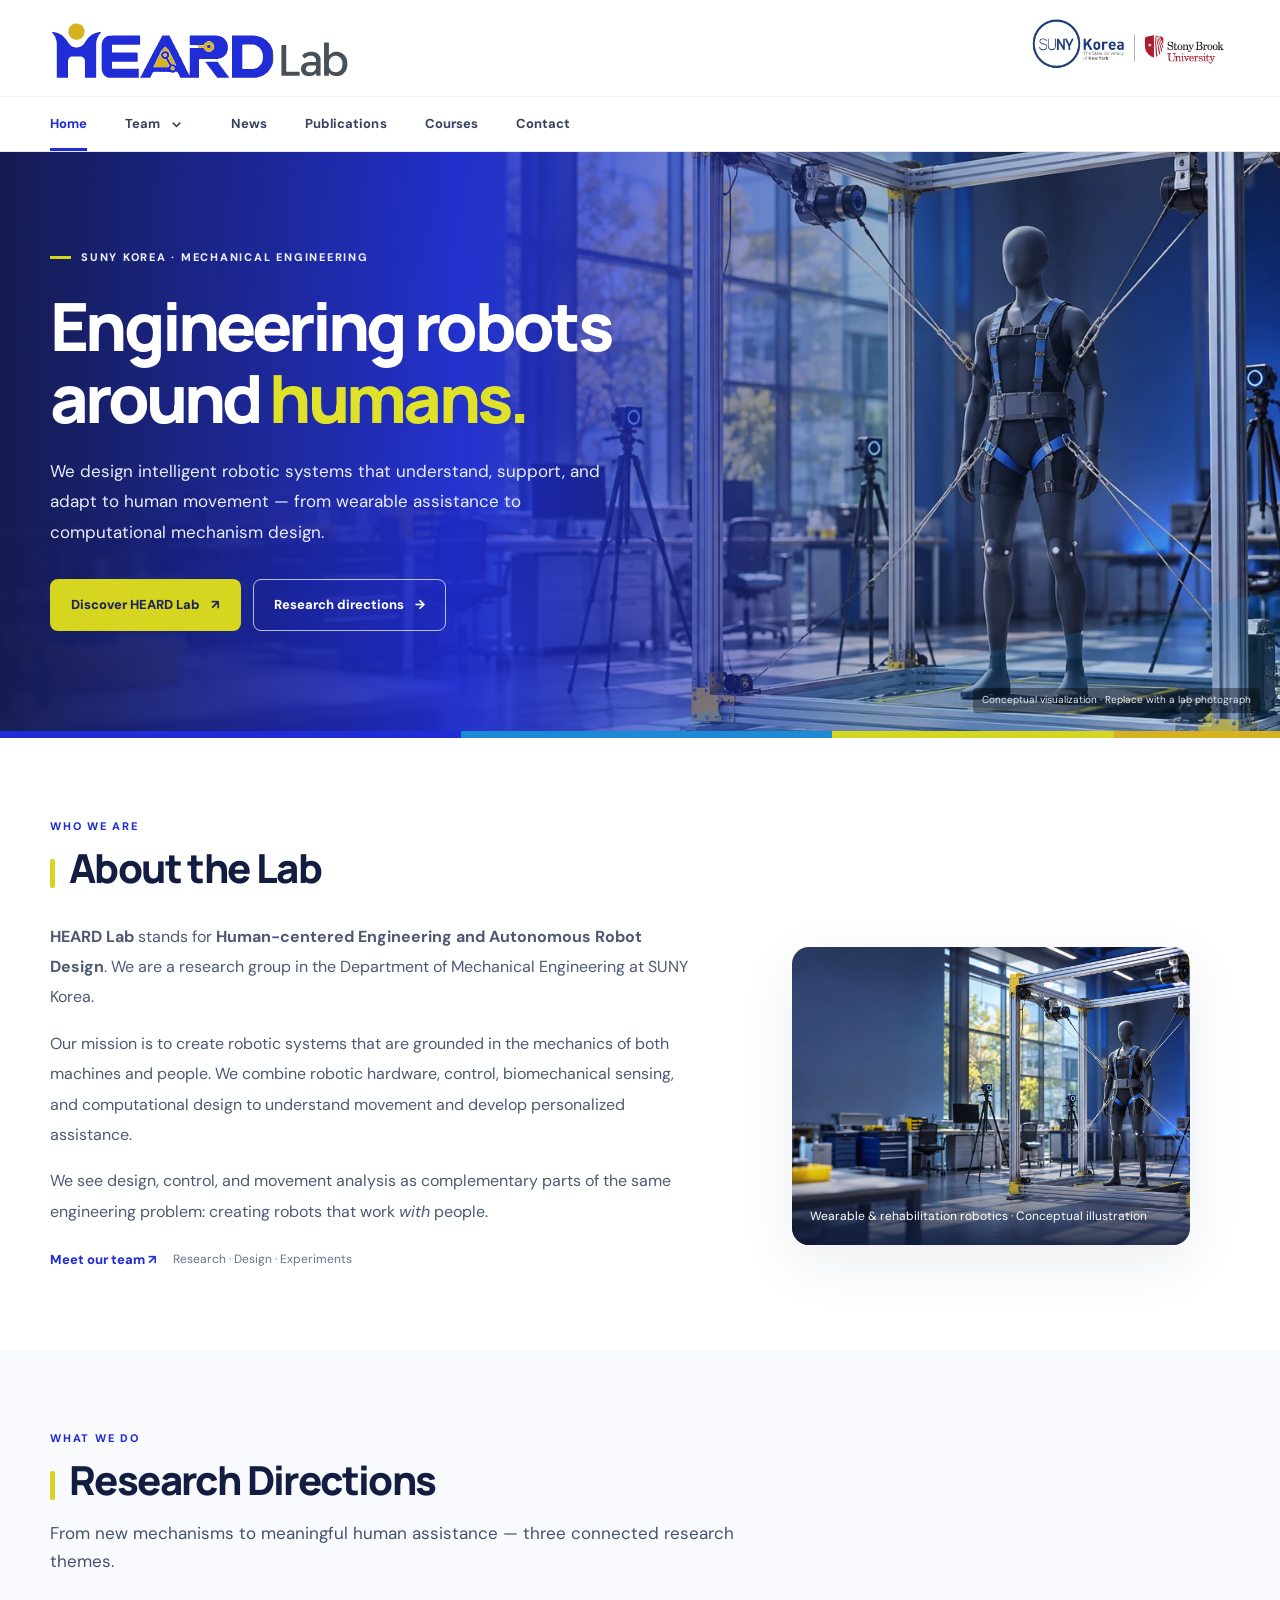
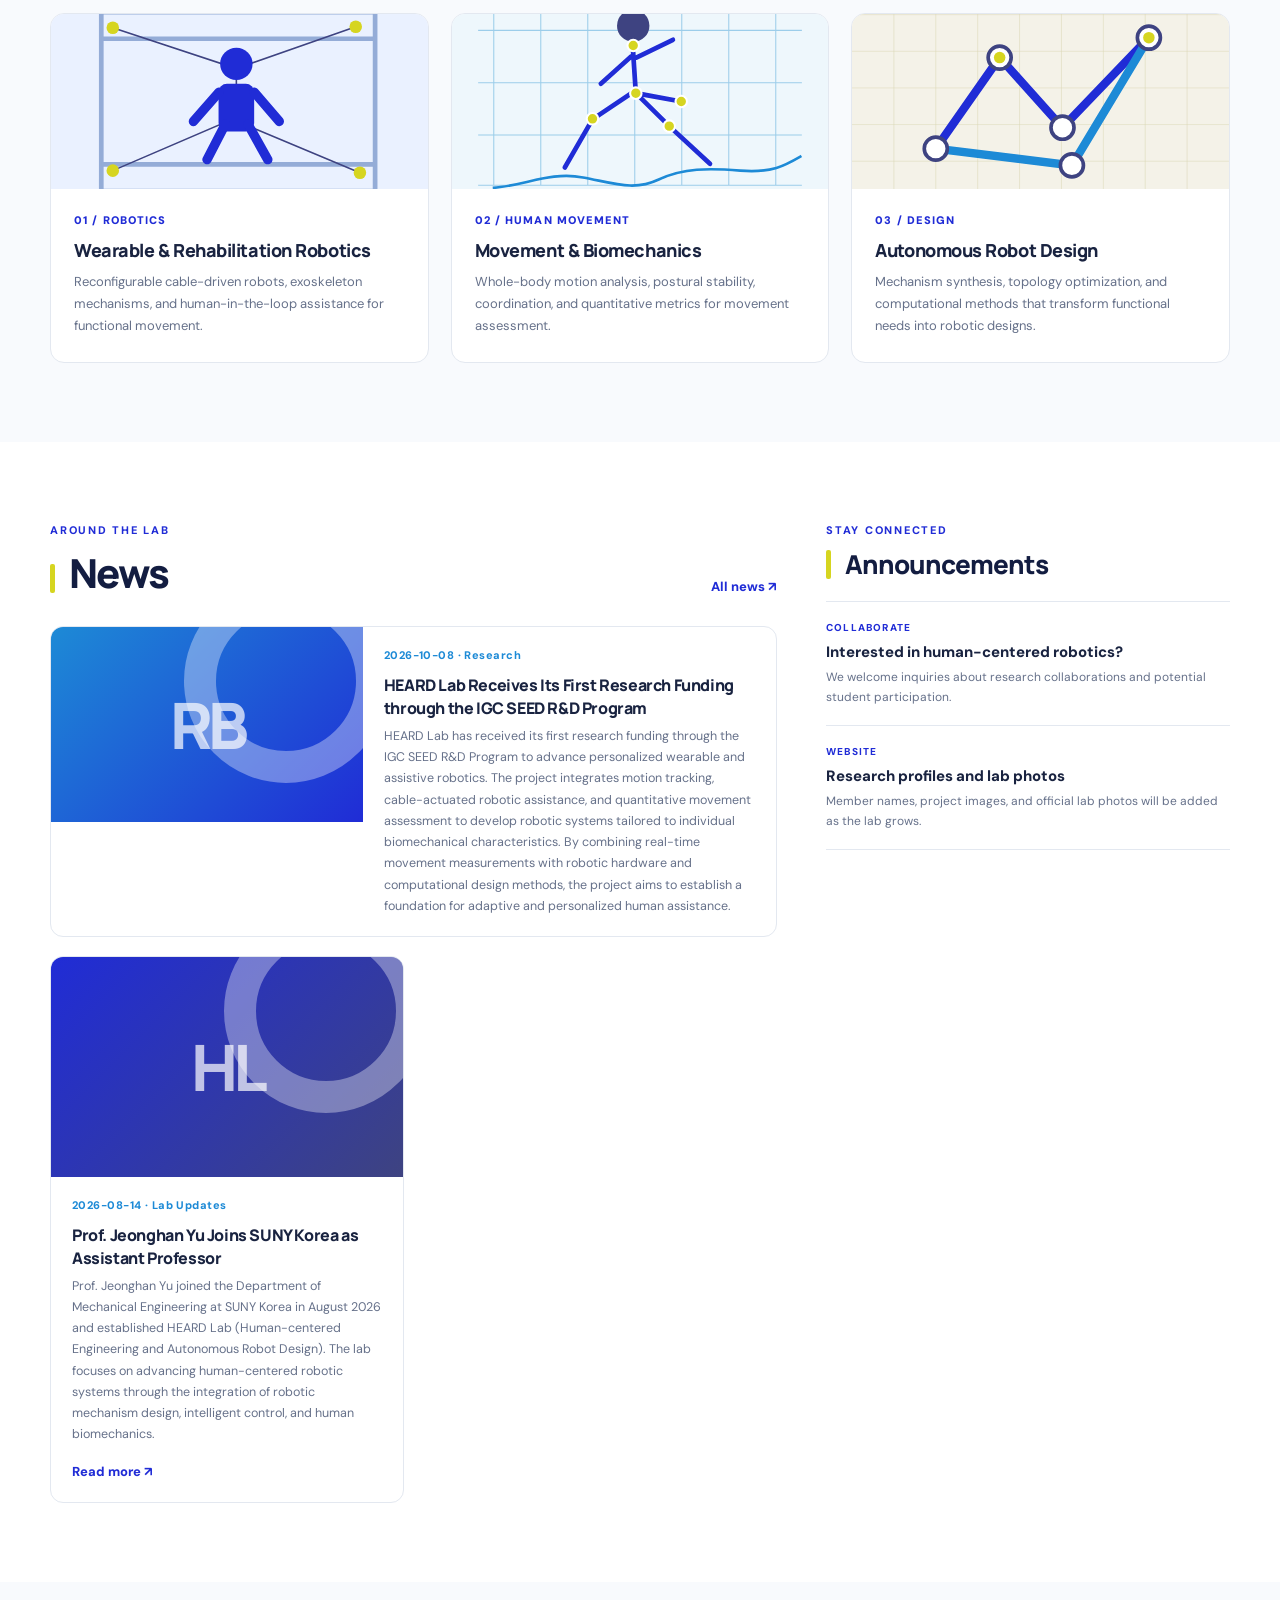
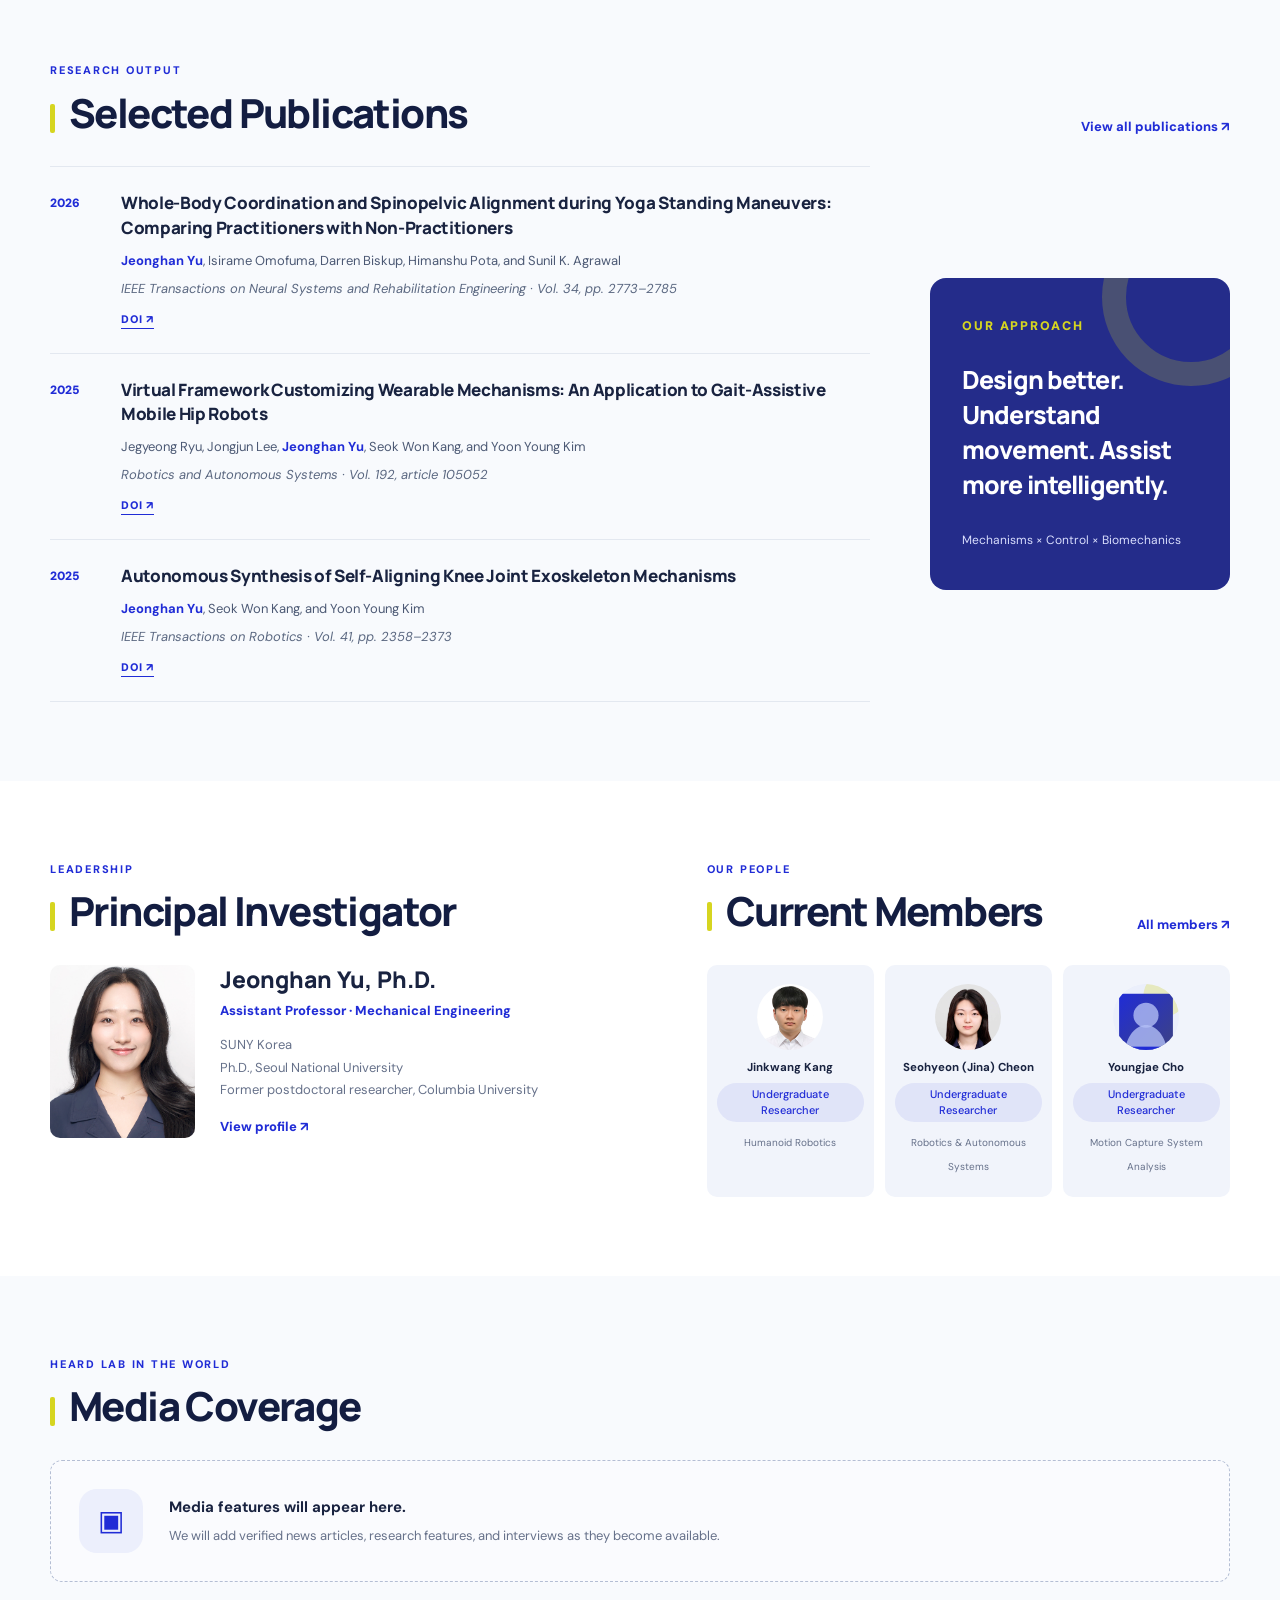
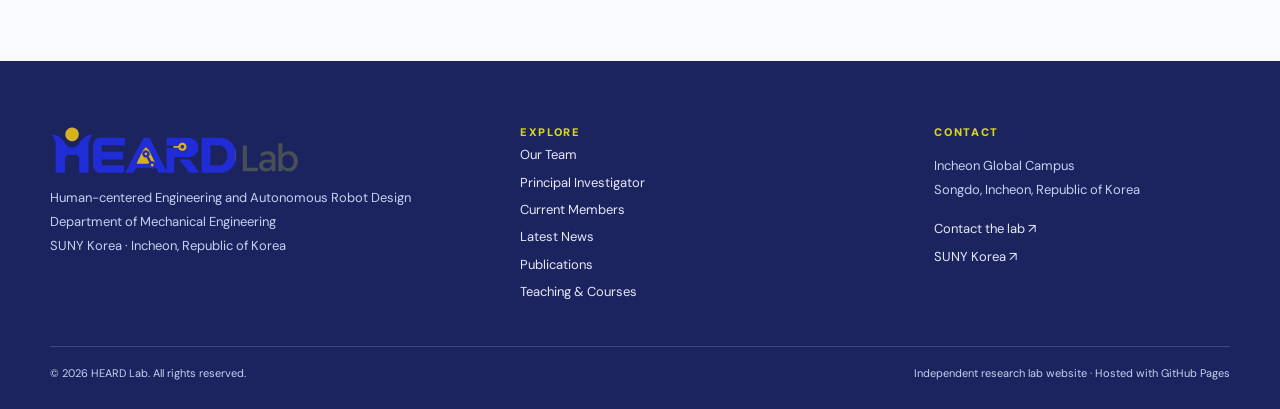
==== commit 69a0fea6: "Update Nov 11 - Add Eddie and update logos" ====
--- a/index.html
+++ b/index.html
@@ -6,13 +6,13 @@
 <meta name="theme-color" content="#202CD6">
 <title>Home | HEARD Lab</title>
 <meta name="description" content="HEARD Lab — Human-centered Engineering and Autonomous Robot Design at SUNY Korea.">
-<link rel="icon" href="assets/images/heardlab-mark.svg" type="image/svg+xml">
+<link rel="icon" href="assets/images/Logos/HEARD_H.svg" type="image/svg+xml">
 <link rel="stylesheet" href="assets/css/style.css">
 <script defer src="assets/js/content.js"></script>
 <script defer src="assets/js/site.js"></script>
 </head>
 <body>
-<a href="#main" class="skip-link">Skip to content</a><header class="site-header"><div class="container header-main"><a class="brand" href="index.html" aria-label="HEARD Lab home"><img src="assets/images/heardlab-mark.svg" alt="HEARD Lab mark"><span class="brand-copy"><strong>HEARD Lab</strong><span>HUMAN-CENTERED ENGINEERING<br>AND AUTONOMOUS ROBOT DESIGN</span></span></a><div class="school-logo"><a href="https://www.sunykorea.ac.kr/en/" target="_blank" rel="noopener noreferrer" aria-label="SUNY Korea website"><img src="assets/images/7_SUNY_sbu_eng.png"></a>
+<a href="#main" class="skip-link">Skip to content</a><header class="site-header"><div class="container header-main"><a class="brand" href="index.html" aria-label="HEARD Lab home"><picture><source media="(max-width:540px)" srcset="assets/images/Logos/HEARD_H.svg" width="285" height="285"><img src="assets/images/Logos/HEARD.svg" alt="HEARD Lab" class="brand-logo" width="1365" height="273"></picture></a><div class="school-logo"><a href="https://www.sunykorea.ac.kr/en/" target="_blank" rel="noopener noreferrer" aria-label="SUNY Korea website"><img src="assets/images/7_SUNY_sbu_eng.png"></a>
 
 </div><button id="menu-toggle" class="menu-toggle" aria-controls="site-nav" aria-expanded="false">☰ &nbsp;Menu</button></div><div class="nav-row"><nav class="container nav-inner" id="site-nav" aria-label="Main navigation"><a class="nav-link active" href="index.html" aria-current="page">Home</a><div class="nav-team" id="nav-team"><div class="nav-team-row"><a class="nav-link" href="team.html">Team</a><button class="team-menu-toggle" id="team-menu-toggle" type="button" aria-label="Toggle Team submenu" aria-expanded="false" aria-controls="team-submenu"><svg viewBox="0 0 16 16" aria-hidden="true"><path d="m4 6 4 4 4-4"/></svg></button></div><div class="team-submenu" id="team-submenu" hidden><a href="pi.html">Principal Investigator</a><a href="members.html">Current Members</a></div></div><a class="nav-link" href="news.html">News</a><a class="nav-link" href="publications.html">Publications</a><a class="nav-link" href="courses.html">Courses</a><a class="nav-link" href="contact.html">Contact</a></nav></div></header>
 <main id="main">
@@ -31,6 +31,6 @@
 <section class="section section-tinted" id="media"><div class="container"><div class="section-head"><div><span class="section-kicker">HEARD Lab in the world</span><h2>Media Coverage</h2></div></div><div id="home-media"><div class="media-empty"><div class="media-icon" aria-hidden="true">▣</div><div><strong>Media features will appear here.</strong><p>We will add verified news articles, research features, and interviews as they become available.</p></div></div></div></div></section>
 </main>
 
-<footer class="site-footer"><div class="container footer-top"><div><a class="footer-title" href="index.html">HEARD Lab</a><p class="footer-muted">Human-centered Engineering and Autonomous Robot Design<br>Department of Mechanical Engineering<br>SUNY Korea · Incheon, Republic of Korea</p></div><div><div class="footer-label">Explore</div><div class="footer-links"><a href="team.html">Our Team</a><a href="pi.html">Principal Investigator</a><a href="members.html">Current Members</a><a href="news.html">Latest News</a><a href="publications.html">Publications</a><a href="courses.html">Teaching & Courses</a></div></div><div><div class="footer-label">Contact</div><p class="footer-muted">Incheon Global Campus<br>Songdo, Incheon, Republic of Korea</p><div class="footer-links"><a href="contact.html">Contact the lab ↗</a><a href="https://www.sunykorea.ac.kr/en/" target="_blank" rel="noopener noreferrer">SUNY Korea ↗</a></div></div></div><div class="container footer-bottom"><span>© 2026 HEARD Lab. All rights reserved.</span><span>Independent research lab website · Hosted with GitHub Pages</span></div></footer>
+<footer class="site-footer"><div class="container footer-top"><div><a class="footer-brand" href="index.html" aria-label="HEARD Lab home"><img src="assets/images/Logos/HEARD.svg" alt="HEARD Lab" width="1365" height="273"></a><p class="footer-muted">Human-centered Engineering and Autonomous Robot Design<br>Department of Mechanical Engineering<br>SUNY Korea · Incheon, Republic of Korea</p></div><div><div class="footer-label">Explore</div><div class="footer-links"><a href="team.html">Our Team</a><a href="pi.html">Principal Investigator</a><a href="members.html">Current Members</a><a href="news.html">Latest News</a><a href="publications.html">Publications</a><a href="courses.html">Teaching & Courses</a></div></div><div><div class="footer-label">Contact</div><p class="footer-muted">Incheon Global Campus<br>Songdo, Incheon, Republic of Korea</p><div class="footer-links"><a href="contact.html">Contact the lab ↗</a><a href="https://www.sunykorea.ac.kr/en/" target="_blank" rel="noopener noreferrer">SUNY Korea ↗</a></div></div></div><div class="container footer-bottom"><span>© 2026 HEARD Lab. All rights reserved.</span><span>Independent research lab website · Hosted with GitHub Pages</span></div></footer>
 </body>
 </html>
--- a/assets/css/style.css
+++ b/assets/css/style.css
@@ -1,15 +1,15 @@
 @import url('https://fonts.googleapis.com/css2?family=DM+Sans:wght@400;500;600;700&family=Manrope:wght@400;500;600;700;800&display=swap');
 :root{--blue:#202CD6;--sky:#1D8AD6;--lime:#D6D520;--gold:#D6B120;--slate:#3E4381;--ink:#192340;--muted:#66718A;--line:#E3E8F0;--bg:#F8FAFD;--white:#FFFFFF;--radius:18px;--shadow:0 18px 55px rgba(31,40,78,.08)}
 *{box-sizing:border-box}html{scroll-behavior:smooth}body{margin:0;font-family:'DM Sans',Arial,sans-serif;color:var(--ink);background:white;font-size:15px;line-height:1.65}a{color:inherit;text-decoration:none}a:hover{color:var(--blue)}button,input{font:inherit}button{cursor:pointer}img{display:block;max-width:100%}.container{width:min(1180px,calc(100% - 64px));margin-inline:auto}.sr-only{position:absolute;width:1px;height:1px;overflow:hidden;clip:rect(0,0,0,0);white-space:nowrap}.skip-link{position:absolute;top:-80px;left:10px;background:#fff;color:var(--blue);z-index:200;padding:12px}.skip-link:focus{top:10px}
-.site-header{position:relative;z-index:30;background:#fff;border-bottom:1px solid var(--line)}.header-main{display:flex;align-items:center;justify-content:space-between;gap:24px;min-height:96px}.brand{display:flex;align-items:center;gap:13px;min-width:240px}.brand img{width:54px;height:54px}.brand-copy strong{display:block;font:800 26px/1.04 'Manrope',sans-serif;color:#141C39;letter-spacing:-1.1px}.brand-copy span{display:block;font-size:9.5px;line-height:1.45;font-weight:700;letter-spacing:.07em;color:var(--slate);margin-top:5px}.school-logo{display:flex;align-items:center;justify-content:flex-end;flex-shrink:0}.school-logo img{width:210px;height:auto}.nav-row{border-top:1px solid #F0F2F8;background:#fff}.nav-inner{display:flex;align-items:center;gap:38px;min-height:54px}.nav-link{position:relative;display:inline-flex;align-items:center;min-height:54px;font-weight:700;letter-spacing:.005em;color:#37405E;font-size:13px}.nav-link.active,.nav-link:hover{color:var(--blue)}.nav-link.active:after{content:'';position:absolute;bottom:0;left:0;right:0;height:3px;background:var(--blue)}.menu-toggle{display:none;border:1px solid var(--line);background:white;padding:9px 12px;border-radius:9px;color:var(--ink)}
+.site-header{position:relative;z-index:30;background:#fff;border-bottom:1px solid var(--line)}.header-main{display:flex;align-items:center;justify-content:space-between;gap:24px;min-height:96px}.brand{display:flex;align-items:center;min-width:0;flex-shrink:0}.brand picture{display:block}.brand-logo{width:auto;height:60px;aspect-ratio:5/1;object-fit:contain}.brand:focus-visible,.footer-brand:focus-visible{outline:3px solid var(--sky);outline-offset:5px}.school-logo{display:flex;align-items:center;justify-content:flex-end;flex-shrink:0}.school-logo img{width:210px;height:auto}.nav-row{border-top:1px solid #F0F2F8;background:#fff}.nav-inner{display:flex;align-items:center;gap:38px;min-height:54px}.nav-link{position:relative;display:inline-flex;align-items:center;min-height:54px;font-weight:700;letter-spacing:.005em;color:#37405E;font-size:13px}.nav-link.active,.nav-link:hover{color:var(--blue)}.nav-link.active:after{content:'';position:absolute;bottom:0;left:0;right:0;height:3px;background:var(--blue)}.menu-toggle{display:none;border:1px solid var(--line);background:white;padding:9px 12px;border-radius:9px;color:var(--ink)}
 .hero{position:relative;min-height:560px;display:flex;align-items:center;overflow:hidden;background:#141E4F;color:#fff}.hero-photo,.hero-photo img{position:absolute;inset:0;width:100%;height:100%}.hero-photo img{object-fit:cover;object-position:60% center}.hero:before{content:'';position:absolute;inset:0;z-index:1;background:linear-gradient(90deg,rgba(20,27,81,.98) 0%,rgba(32,44,214,.89) 36%,rgba(27,49,104,.35) 68%,rgba(10,21,58,.08) 100%)}.hero:after{content:'';position:absolute;z-index:1;inset:auto -100px -155px 38%;height:220px;transform:rotate(-12deg);background:rgba(29,138,214,.18)}.hero-inner{position:relative;z-index:2;padding:90px 0 100px}.hero-copy{max-width:630px}.eyebrow{display:inline-flex;align-items:center;gap:10px;text-transform:uppercase;letter-spacing:.16em;font-size:11px;font-weight:800}.eyebrow:before{content:'';width:21px;height:3px;background:var(--lime);display:inline-block}.hero .eyebrow{color:#EDF1FF}.hero h1{font:800 clamp(43px,5.2vw,74px)/1.08 'Manrope',Arial,sans-serif;letter-spacing:-.055em;margin:23px 0 22px}.hero h1 em{font-style:normal;color:#E0E22A}.hero-desc{max-width:550px;color:#E9EEFF;font-size:17px;line-height:1.8}.hero-actions{display:flex;flex-wrap:wrap;gap:12px;margin-top:32px}.btn{display:inline-flex;align-items:center;justify-content:center;gap:11px;font-size:13px;font-weight:800;padding:14px 20px;border-radius:8px;transition:transform .16s,background .16s;border:1px solid transparent}.btn:hover{transform:translateY(-2px)}.btn-primary{background:var(--lime);color:#1D235C}.btn-primary:hover{background:#F0ED3C;color:#111940}.btn-outline{border-color:rgba(255,255,255,.7);color:#fff}.btn-outline:hover{background:#fff;color:var(--blue)}.hero-caption{position:absolute;bottom:18px;right:20px;z-index:2;background:rgba(0,0,0,.38);padding:4px 9px;font-size:10px;color:#E6EAF1;border-radius:4px}.hero-side-mark{height:7px;background:linear-gradient(90deg,var(--blue) 0 36%,var(--sky) 36% 65%,var(--lime) 65% 87%,var(--gold) 87% 100%)}
 .section{padding:79px 0}.section-tinted{background:var(--bg)}.section-head{display:flex;justify-content:space-between;align-items:flex-end;gap:20px;margin-bottom:29px}.section-kicker{display:block;font-size:11px;color:var(--blue);text-transform:uppercase;font-weight:800;letter-spacing:.16em;margin-bottom:9px}.section h2,.page-intro h1{font:800 clamp(27px,3.2vw,40px)/1.22 'Manrope',Arial,sans-serif;letter-spacing:-.04em;margin:0;color:#131D41}.section h2:before{content:'';height:29px;width:5px;background:var(--lime);display:inline-block;vertical-align:-5px;margin-right:14px;border-radius:2px}.section-lead{font-size:17px;color:#46516E;max-width:740px;margin:14px 0 0}.link-more{color:var(--blue);font-size:13px;font-weight:800;white-space:nowrap}.link-more:hover{text-decoration:underline}.about-grid{display:grid;grid-template-columns:1.15fr .85fr;gap:56px;align-items:center}.about-text p{color:#4D5974;font-size:16px;line-height:1.9}.about-text p:first-child{margin-top:0}.about-visual{border-radius:17px;overflow:hidden;box-shadow:var(--shadow);position:relative}.about-visual img{width:100%;aspect-ratio:4/3;object-fit:cover}.about-visual figcaption{position:absolute;bottom:0;left:0;right:0;background:linear-gradient(0deg,rgba(16,29,61,.88),transparent);color:#fff;font-size:12px;padding:48px 18px 18px}.pillar-grid{display:grid;grid-template-columns:repeat(3,minmax(0,1fr));gap:22px;margin-top:38px}.pillar-card{background:#fff;border:1px solid var(--line);border-radius:14px;overflow:hidden;transition:transform .2s,box-shadow .2s}.pillar-card:hover{transform:translateY(-4px);box-shadow:var(--shadow)}.pillar-card img{width:100%;height:175px;object-fit:cover}.pillar-card .pillar-body{padding:22px 23px 25px}.pillar-card .pillar-number{color:var(--blue);font-size:11px;letter-spacing:.1em;font-weight:900}.pillar-card h3{font:800 18px/1.35 'Manrope';margin:9px 0 9px;letter-spacing:-.025em}.pillar-card p{margin:0;color:var(--muted);font-size:13px;line-height:1.7}
 .news-layout{display:grid;grid-template-columns:1.8fr 1fr;gap:49px}.news-grid{display:grid;grid-template-columns:repeat(2,minmax(0,1fr));gap:19px}.news-card{border:1px solid var(--line);border-radius:13px;overflow:hidden;background:#fff;min-width:0}.news-card-feature{grid-column:1/-1;display:grid;grid-template-columns:43% 1fr}.news-art{min-height:145px;background:#E6EAFE;position:relative;overflow:hidden;display:flex;align-items:center;justify-content:center}.news-card-feature .news-art{min-height:185px}.news-art:before{content:'';position:absolute;width:140px;height:140px;border:32px solid rgba(255,255,255,.35);border-radius:50%;right:-25px;top:-48px}.news-art span{font:800 clamp(38px,5vw,74px)/1 'Manrope';color:rgba(255,255,255,.7);letter-spacing:-.08em;position:relative}.news-art.abstract{background:linear-gradient(135deg,#202CD6,#3E4381)}.news-art.robotics{background:linear-gradient(135deg,#1D8AD6,#202CD6)}.news-art.design{background:linear-gradient(135deg,#3E4381,#D6B120)}.news-body{padding:19px 21px}.meta{font-size:11px;letter-spacing:.04em;font-weight:800;color:var(--sky)}.news-card h3{margin:10px 0 6px;font:800 16px/1.42 'Manrope';letter-spacing:-.025em}.news-card p{margin:0;font-size:12.5px;color:var(--muted);line-height:1.7}.aside-header{margin-bottom:21px}.aside-header h2{font-size:26px}.announcement-list{border-top:1px solid var(--line)}.announcement-item{border-bottom:1px solid var(--line);padding:18px 0;display:block}.announcement-item .tag{font-size:10px;text-transform:uppercase;color:var(--blue);font-weight:800;letter-spacing:.12em}.announcement-item h3{margin:5px 0 5px;font-size:15px;font-weight:800;line-height:1.4}.announcement-item p{margin:0;color:var(--muted);font-size:12px}
 .pub-list{border-top:1px solid var(--line)}.pub-item{border-bottom:1px solid var(--line);padding:24px 0;display:grid;grid-template-columns:58px 1fr;gap:13px}.pub-year{font-size:12px;font-weight:900;color:var(--blue);padding-top:3px}.pub-item h3{font:800 17px/1.45 'Manrope';letter-spacing:-.02em;margin:0 0 9px}.pub-item .authors{font-size:13px;color:#4C5974;margin:0 0 7px}.pub-item .authors strong{color:var(--blue)}.venue{font-size:13px;font-style:italic;color:#5B6881;margin:0}.pub-tags{display:flex;align-items:center;flex-wrap:wrap;gap:9px;margin-top:10px}.paper-link{font-size:11px;text-transform:uppercase;color:var(--blue);font-weight:900;letter-spacing:.07em;border-bottom:1px solid var(--blue)}.paper-kind{background:#F0F3FE;color:var(--slate);font-size:10px;font-weight:800;border-radius:99px;padding:4px 9px}.publication-layout{display:grid;grid-template-columns:1fr;max-width:960px}.home-pub-feature{display:grid;grid-template-columns:minmax(0,1fr) 300px;gap:60px;align-items:center}.feature-quote{background:#242C8A;color:#fff;border-radius:16px;padding:38px 32px;position:relative;overflow:hidden}.feature-quote:before{content:'';height:130px;width:130px;border-radius:50%;border:24px solid rgba(214,213,32,.21);position:absolute;top:-70px;right:-50px}.feature-quote small{display:block;letter-spacing:.15em;text-transform:uppercase;color:#D6D520;font-weight:900}.feature-quote p{position:relative;font:800 25px/1.4 'Manrope';letter-spacing:-.035em}.feature-quote span{color:#D9DEFD;font-size:12px}
 .people-layout{display:grid;grid-template-columns:1.15fr 1fr;gap:55px}.pi-card{display:grid;grid-template-columns:145px 1fr;gap:25px;align-items:start}.pi-card img{border-radius:10px;width:145px;height:173px;object-fit:cover}.pi-card h3{font:800 23px/1.3 'Manrope';margin:0 0 6px}.pi-card .role{font-size:13px;font-weight:800;color:var(--blue);margin:0 0 12px}.pi-card p{font-size:13px;color:var(--muted);line-height:1.75;margin:0 0 12px}.member-strip{display:grid;grid-template-columns:repeat(3,1fr);gap:11px}.member-mini{background:#F1F4FB;border-radius:10px;padding:19px 10px;text-align:center}.member-mini .avatar{margin:0 auto 11px}.member-mini strong{display:block;font-size:11.5px;line-height:1.3}.member-mini span:last-child{color:var(--muted);font-size:10px}.avatar{width:66px;height:66px;border-radius:50%;display:grid;place-items:center;font-size:17px;font-weight:900;color:var(--blue);background:#DCE2FA}.media-empty{display:flex;align-items:center;gap:26px;border:1px dashed #B4BED4;border-radius:12px;padding:28px;background:#FAFBFE}.media-icon{min-width:64px;height:64px;border-radius:18px;background:#ECEFFC;display:grid;place-items:center;color:var(--blue);font-size:28px}.media-empty strong{display:block;margin-bottom:5px}.media-empty p{color:var(--muted);font-size:13px;margin:0}
-.site-footer{background:#1C245F;color:#F5F6FF;margin-top:0}.footer-top{display:grid;grid-template-columns:1.15fr 1fr .8fr;gap:45px;padding:62px 0 40px}.footer-title{font:800 24px 'Manrope';letter-spacing:-.04em}.footer-muted{color:#C8D0F1;font-size:13px;line-height:1.85}.footer-label{font-size:11px;letter-spacing:.15em;color:#D6D520;font-weight:900;text-transform:uppercase}.footer-links a{display:block;color:#E6E9FA;font-size:13px;padding:3px 0}.footer-links a:hover{color:#D6D520}.footer-bottom{border-top:1px solid rgba(255,255,255,.17);display:flex;justify-content:space-between;gap:20px;padding:17px 0 27px;font-size:11px;color:#C8D0F1}
+.site-footer{background:#1C245F;color:#F5F6FF;margin-top:0}.footer-top{display:grid;grid-template-columns:1.15fr 1fr .8fr;gap:45px;padding:62px 0 40px}.footer-brand{display:block;width:250px;max-width:100%}.footer-brand img{width:100%;height:auto;aspect-ratio:5/1;object-fit:contain}.footer-muted{color:#C8D0F1;font-size:13px;line-height:1.85}.footer-label{font-size:11px;letter-spacing:.15em;color:#D6D520;font-weight:900;text-transform:uppercase}.footer-links a{display:block;color:#E6E9FA;font-size:13px;padding:3px 0}.footer-links a:hover{color:#D6D520}.footer-bottom{border-top:1px solid rgba(255,255,255,.17);display:flex;justify-content:space-between;gap:20px;padding:17px 0 27px;font-size:11px;color:#C8D0F1}
 .page-intro{background:linear-gradient(108deg,#202CD6 0%,#3E4381 78%);color:#fff;padding:73px 0 76px;position:relative;overflow:hidden}.page-intro:after{content:'';position:absolute;border:34px solid rgba(214,213,32,.2);width:250px;height:250px;border-radius:100%;right:13%;top:-100px}.page-intro h1{color:#fff;margin:12px 0 12px}.page-intro p{color:#E7ECFF;font-size:16px;max-width:660px;margin:0}.page-content{min-height:42vh}.team-pi{display:grid;grid-template-columns:255px 1fr;gap:40px;max-width:950px;align-items:start}.team-pi img{width:255px;border-radius:14px;max-height:300px;object-fit:cover}.team-pi h2{margin-bottom:8px}.team-pi p{font-size:15px;color:#4D5974;line-height:1.9}.members-grid{display:grid;grid-template-columns:repeat(3,1fr);gap:22px}.member-card{border:1px solid var(--line);border-radius:15px;padding:30px;text-align:center}.member-card .avatar{width:95px;height:95px;font-size:26px;margin:0 auto 20px}.member-card h3{font:800 18px 'Manrope';margin:0 0 6px}.member-card p{color:var(--muted);font-size:13px;margin:0}.notice{background:#F0F3FF;padding:16px 20px;border-left:4px solid var(--blue);font-size:13px;color:#4D5974;border-radius:4px}.page-news-grid{display:grid;grid-template-columns:repeat(2,minmax(0,1fr));gap:20px}.page-news-grid .news-card-feature{grid-column:auto;display:block}.page-news-grid .news-card-feature .news-art{min-height:170px}.tabs{display:flex;flex-wrap:wrap;gap:9px;border-bottom:1px solid var(--line);padding-bottom:15px;margin-bottom:14px}.tab-button{background:#F0F3FA;color:var(--slate);border:1px solid transparent;border-radius:7px;padding:11px 15px;font-size:12px;font-weight:800}.tab-button.active,.tab-button:hover{background:var(--blue);color:#fff}.tab-pane{display:none}.tab-pane.active{display:block}.count{background:#D9DFFE;border-radius:20px;color:var(--blue);padding:2px 7px;font-size:10px;margin-left:6px}.tab-button.active .count{background:#fff;color:var(--blue)}.course-grid{display:grid;grid-template-columns:repeat(2,minmax(0,1fr));gap:21px}.course-card{border:1px solid var(--line);padding:30px;border-radius:15px;background:white}.course-code{color:var(--blue);font:800 15px 'Manrope'}.course-card h3{font:800 22px/1.36 'Manrope';margin:12px 0 12px}.course-card p{color:var(--muted);font-size:14px}.course-info{display:flex;gap:8px;flex-wrap:wrap}.course-info span{background:#F1F3FA;color:var(--slate);padding:4px 9px;font-size:11px;border-radius:5px;font-weight:800}.contact-grid{display:grid;grid-template-columns:1fr 1fr;gap:34px}.contact-panel{padding:32px;border-radius:16px;border:1px solid var(--line)}.contact-panel h3{font:800 22px 'Manrope';margin:0 0 16px}.contact-panel p{color:var(--muted);font-size:15px}.contact-panel a{color:var(--blue);font-weight:800;overflow-wrap:anywhere}.contact-note{padding:15px;border-left:4px solid var(--lime);background:#F9FAEE;color:#596075;font-size:13px}.about-bottom{display:flex;align-items:center;gap:16px;margin-top:22px}.fineprint{font-size:12px;color:var(--muted)}.spacer-bottom{padding-bottom:100px}
-@media(max-width:900px){.container{width:min(100% - 42px,1180px)}.hero{min-height:520px}.about-grid,.news-layout,.people-layout,.home-pub-feature{grid-template-columns:1fr;gap:30px}.pillar-grid{gap:15px}.footer-top{grid-template-columns:1fr 1fr;gap:25px}.feature-quote{display:none}.about-visual{max-width:650px}.school-logo img{width:170px}}@media(max-width:640px){.container{width:calc(100% - 34px)}.header-main{min-height:78px}.brand{min-width:0;gap:10px}.brand img{width:44px;height:44px}.brand-copy strong{font-size:21px}.brand-copy span{font-size:8px}.school-logo{margin-left:auto}.school-logo img{width:120px}.menu-toggle{display:block}.nav-inner{display:none;flex-direction:column;gap:0;align-items:stretch;padding:7px 0}.nav-inner.is-open{display:flex}.nav-link{min-height:45px}.nav-link.active:after{left:0;right:auto;width:3px;height:25px;bottom:auto;top:10px}.nav-link{padding-left:12px}.hero{min-height:560px}.hero:before{background:linear-gradient(90deg,rgba(22,30,87,.97),rgba(28,45,147,.8))}.hero-inner{padding:68px 0 78px}.hero h1{font-size:44px}.hero-desc{font-size:15px}.section{padding:55px 0}.section-head{align-items:flex-start;flex-direction:column;gap:8px}.pillar-grid,.page-news-grid,.course-grid,.contact-grid,.members-grid{grid-template-columns:1fr}.news-grid{grid-template-columns:1fr}.news-card-feature{grid-template-columns:1fr}.news-card-feature .news-art{min-height:145px}.people-layout{gap:38px}.pi-card{grid-template-columns:120px 1fr;gap:16px}.pi-card img{width:120px;height:146px}.pi-card h3{font-size:19px}.team-pi{grid-template-columns:1fr}.team-pi img{width:220px}.footer-top{grid-template-columns:1fr;padding:50px 0 24px}.footer-bottom{flex-direction:column;gap:5px}.page-intro{padding:56px 0}.pub-item{grid-template-columns:1fr;gap:5px}.pub-year{font-size:11px}.member-strip{gap:8px}.member-mini{padding:15px 4px}.member-mini .avatar{width:54px;height:54px}.media-empty{align-items:flex-start}}
+@media(max-width:900px){.container{width:min(100% - 42px,1180px)}.hero{min-height:520px}.about-grid,.news-layout,.people-layout,.home-pub-feature{grid-template-columns:1fr;gap:30px}.pillar-grid{gap:15px}.footer-top{grid-template-columns:1fr 1fr;gap:25px}.feature-quote{display:none}.about-visual{max-width:650px}.school-logo img{width:170px}}@media(max-width:640px){.container{width:calc(100% - 34px)}.header-main{min-height:78px;gap:12px}.brand-logo{height:48px}.menu-toggle{flex-shrink:0}.school-logo{margin-left:auto}.school-logo img{width:120px}.menu-toggle{display:block}.nav-inner{display:none;flex-direction:column;gap:0;align-items:stretch;padding:7px 0}.nav-inner.is-open{display:flex}.nav-link{min-height:45px}.nav-link.active:after{left:0;right:auto;width:3px;height:25px;bottom:auto;top:10px}.nav-link{padding-left:12px}.hero{min-height:560px}.hero:before{background:linear-gradient(90deg,rgba(22,30,87,.97),rgba(28,45,147,.8))}.hero-inner{padding:68px 0 78px}.hero h1{font-size:44px}.hero-desc{font-size:15px}.section{padding:55px 0}.section-head{align-items:flex-start;flex-direction:column;gap:8px}.pillar-grid,.page-news-grid,.course-grid,.contact-grid,.members-grid{grid-template-columns:1fr}.news-grid{grid-template-columns:1fr}.news-card-feature{grid-template-columns:1fr}.news-card-feature .news-art{min-height:145px}.people-layout{gap:38px}.pi-card{grid-template-columns:120px 1fr;gap:16px}.pi-card img{width:120px;height:146px}.pi-card h3{font-size:19px}.team-pi{grid-template-columns:1fr}.team-pi img{width:220px}.footer-top{grid-template-columns:1fr;padding:50px 0 24px}.footer-bottom{flex-direction:column;gap:5px}.page-intro{padding:56px 0}.pub-item{grid-template-columns:1fr;gap:5px}.pub-year{font-size:11px}.member-strip{gap:8px}.member-mini{padding:15px 4px}.member-mini .avatar{width:54px;height:54px}.media-empty{align-items:flex-start}}
 @media(prefers-reduced-motion:reduce){html{scroll-behavior:auto}*,*:before,*:after{transition:none!important}}
 
 /* Team profiles: shared cards for members and collaborators. */
@@ -31,7 +31,13 @@
 .member-card h3{line-height:1.4;margin-bottom:9px}
 .member-card .member-affiliation{margin-bottom:12px;color:var(--slate)}
 .research-label{display:inline-block;background:#EEF1FC;color:var(--slate);border-left:3px solid var(--lime);padding:4px 9px;font-size:12px;font-weight:700;margin:3px 0 12px}
-.member-card .member-bio{font-size:14px;line-height:1.8;margin-bottom:18px}
+.member-biography{margin:16px 0 20px}
+.member-card .member-bio{font-size:14px;line-height:1.8;margin:0}
+.member-bio.is-collapsed{display:-webkit-box;-webkit-box-orient:vertical;-webkit-line-clamp:3;overflow:hidden}
+.bio-toggle{display:block;border:0;background:transparent;padding:6px 0;margin-top:4px;color:var(--blue);font:inherit;font-size:13px;font-weight:700;cursor:pointer}
+.bio-toggle[hidden]{display:none}
+.bio-toggle:hover{text-decoration:underline}
+.bio-toggle:focus-visible{outline:3px solid var(--blue);outline-offset:3px}
 .member-email{display:inline-block;font-size:13px;color:var(--blue);text-underline-offset:3px}
 .member-email:hover{text-decoration:underline}
 .profiles-empty{grid-column:1/-1;width:100%;margin:0;padding:24px 0;border-top:1px solid var(--line);color:var(--muted);font-size:14px}
@@ -64,9 +70,9 @@
 .news-card-linked:hover{border-color:#B4BED4;box-shadow:0 8px 24px rgba(31,40,78,.06)}
 @media(max-width:640px){.news-filters{align-items:flex-start;flex-direction:column;gap:14px}.news-year-control{align-self:flex-end}.news-card-feature .news-art{min-height:0}}
 
-/* Current Member interests grow naturally with content; no clipping or fixed height. */
+/* Shared profile interests grow naturally with content; no clipping or fixed height. */
 .member-interests{margin:16px 0 20px}
-.member-interests h4{margin:0 0 8px;font-size:12px;font-weight:700;line-height:1.5;color:var(--slate)}
+.member-interests h4,.member-biography h4{margin:0 0 8px;font-size:12px;font-weight:700;line-height:1.5;color:var(--slate)}
 .member-interests ul{margin:0;padding-left:20px;list-style:disc;color:var(--muted);font-size:14px;line-height:1.75}
 .member-interests li{padding-left:2px;overflow-wrap:anywhere}
 .member-interests li+li{margin-top:5px}
@@ -89,3 +95,6 @@
 .team-overview-card p{color:var(--muted)}
 .team-overview-card h2{font-size:27px}
 @media(max-width:640px){.nav-team-row .nav-link{flex:1}.team-menu-toggle{width:44px}.team-submenu{position:static;min-width:0;margin:0 0 8px 12px;box-shadow:none;border-radius:7px}.team-overview{grid-template-columns:1fr}}
+
+/* Use the compact official symbol when both institution logos and Menu need room. */
+@media(max-width:540px){.brand-logo{height:44px;aspect-ratio:1/1}}
